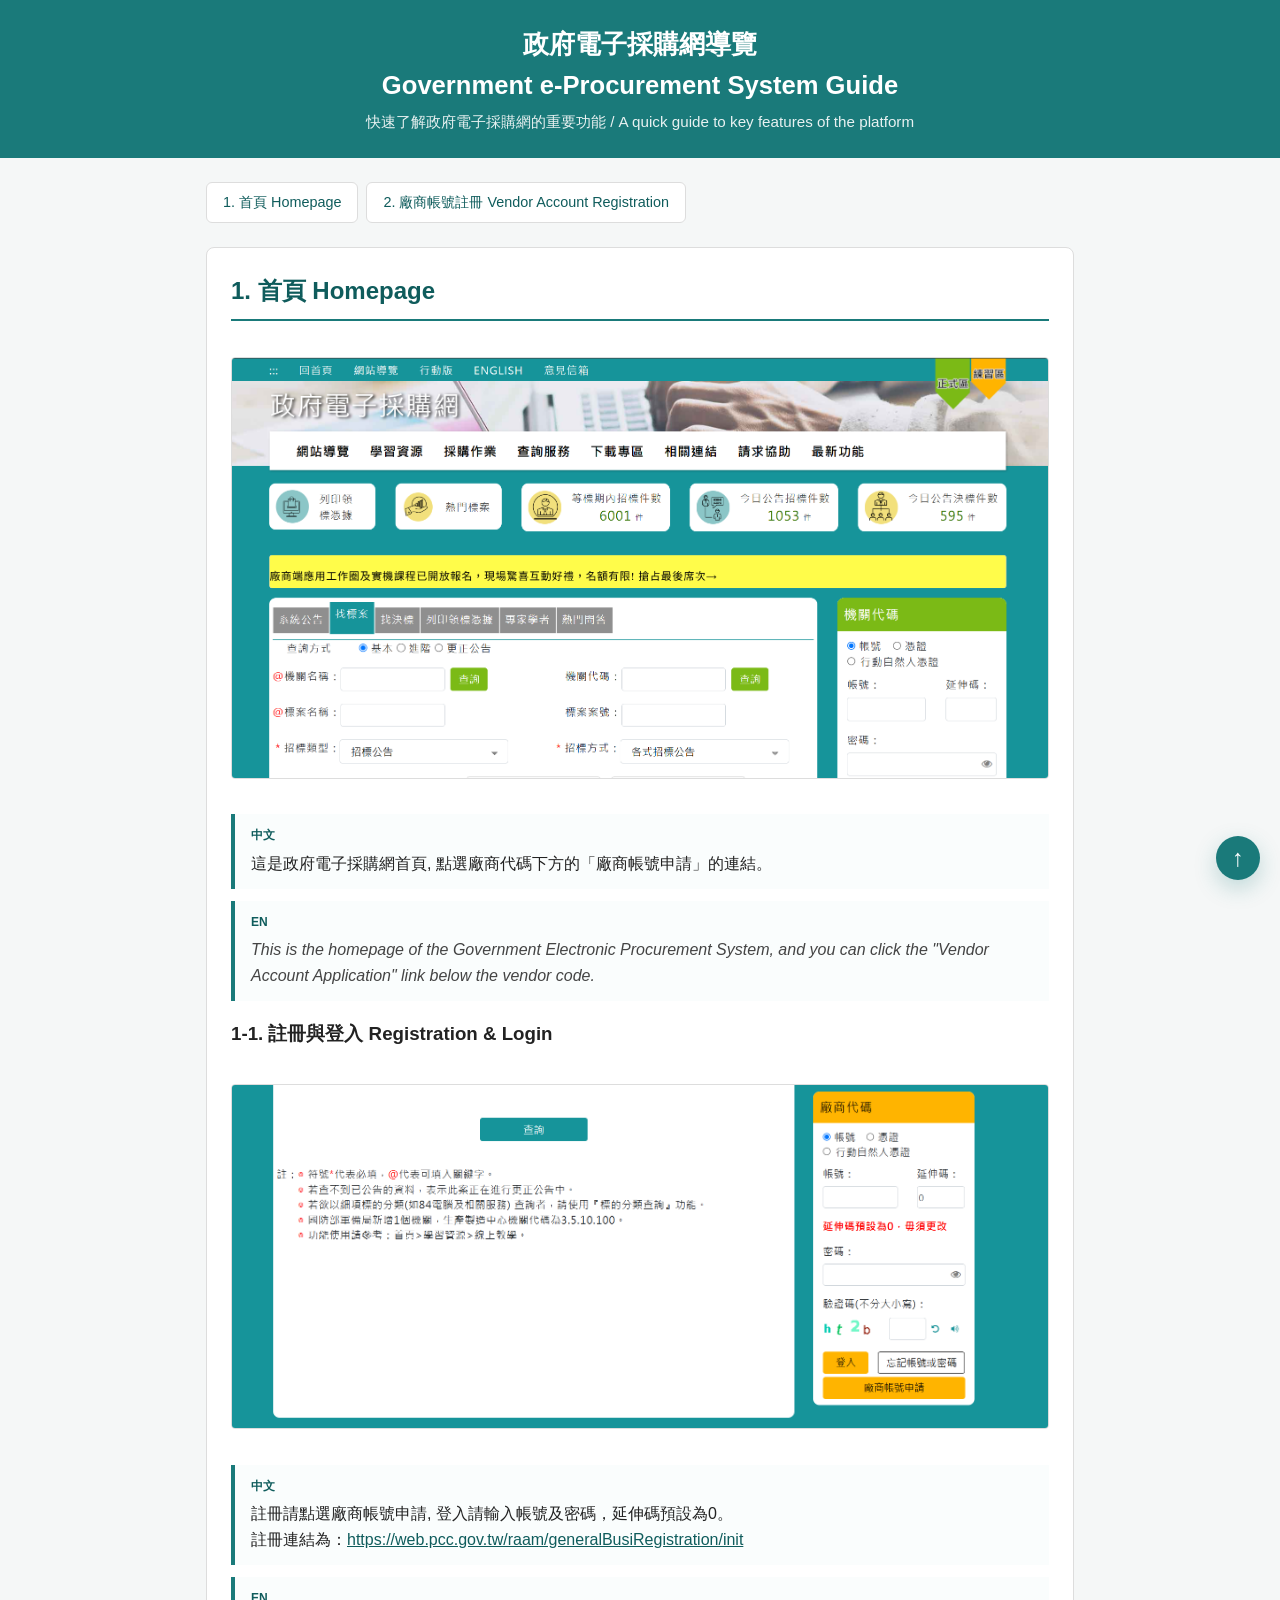
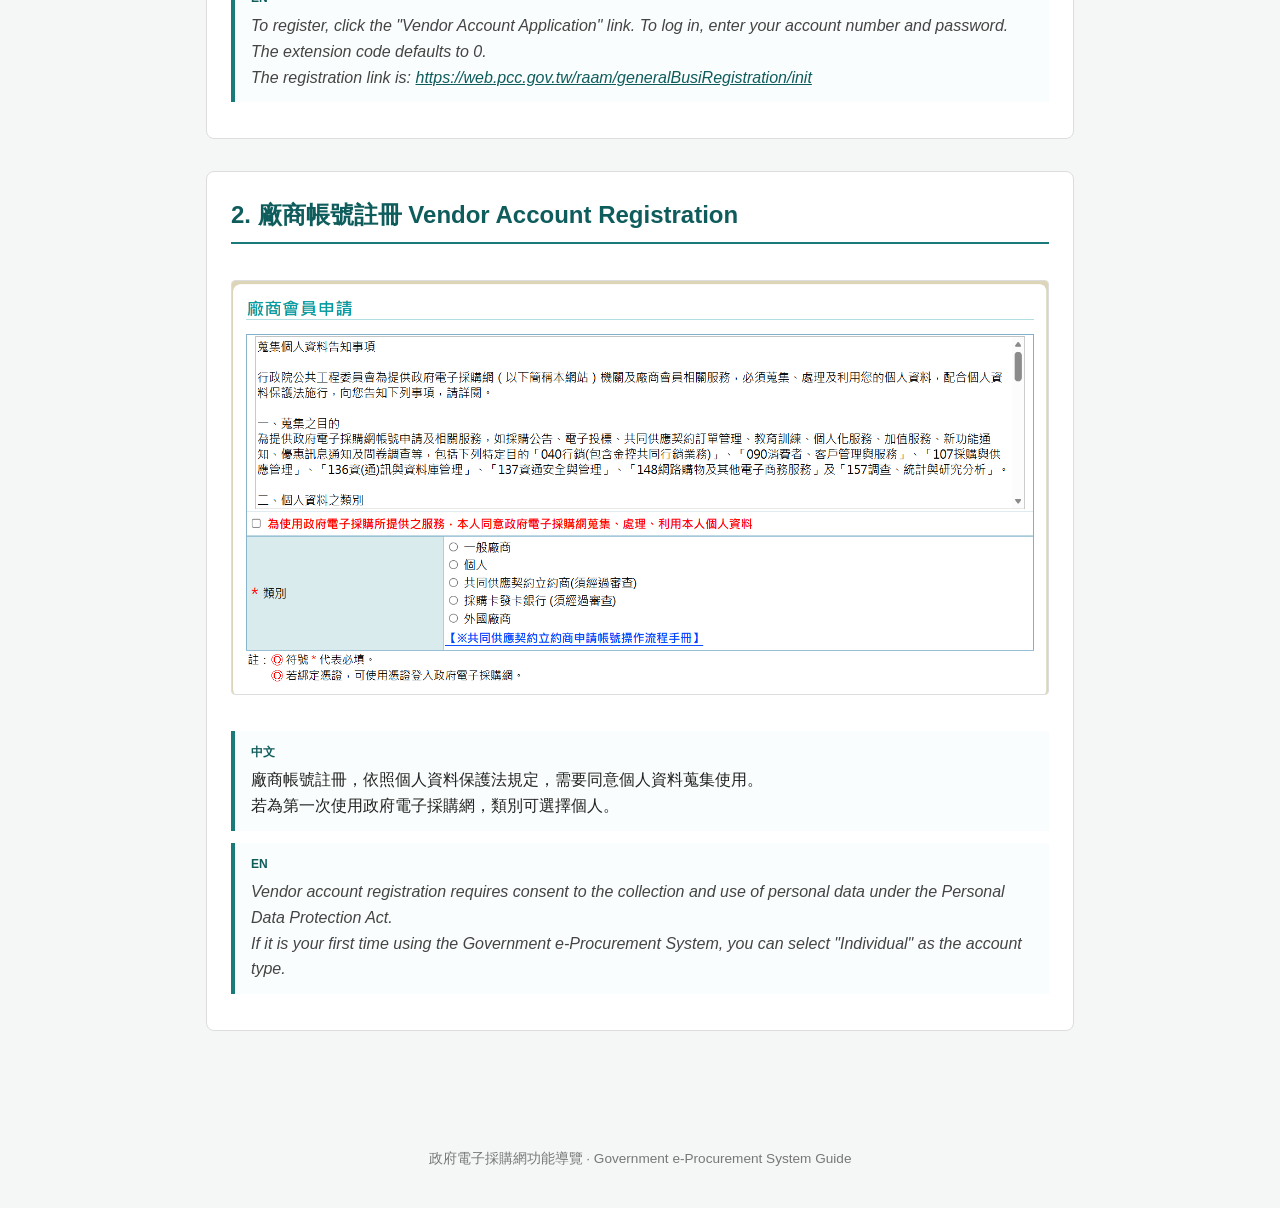
==== index.html @ 22171688 "Initial commit" ====
<!DOCTYPE html>
<html lang="zh-Hant">
<head>
<meta charset="UTF-8" />
<meta name="viewport" content="width=device-width, initial-scale=1.0" />
<title>政府電子採購網導覽 | Government e-Procurement Guide</title>
<link rel="stylesheet" href="styles.css" />
</head>
<body>
<a class="back-to-top" href="#top" aria-label="Back to top">↑</a>
<header class="site-header" id="top">
  <h1>政府電子採購網導覽 <br />Government e-Procurement System Guide</h1>
  <p>快速了解政府電子採購網的重要功能 / A quick guide to key features of the platform</p>
</header>

<nav class="toc">
  <ul>
    <li><a href="#homepage">1. 首頁 Homepage</a></li>
    <li><a href="#register">2. 廠商帳號註冊 Vendor Account Registration</a></li>
  </ul>
</nav>

<main>
  <section class="feature" id="homepage">
    <h2>1. 首頁 Homepage</h2>
    <img src="images/1.HomePage.png" alt="政府電子採購網首頁 Government e-Procurement System Homepage" />
    <div class="desc-block zh">
      <span class="lang-tag">中文</span>這是政府電子採購網首頁, 點選廠商代碼下方的「廠商帳號申請」的連結。
    </div>
    <div class="desc-block en">
      <span class="lang-tag">EN</span>This is the homepage of the Government Electronic Procurement System, and you can click the "Vendor Account Application" link below the vendor code.
    </div>

    <h3>1-1. 註冊與登入 Registration & Login</h3>
    <img src="images/1-1.HomePage-VenderLogin.png" alt="政府電子採購網首頁註冊與登入補充畫面 Homepage registration and login details" />
    <div class="desc-block zh">
      <span class="lang-tag">中文</span>註冊請點選廠商帳號申請, 登入請輸入帳號及密碼，延伸碼預設為0。<br />註冊連結為：<a href="https://web.pcc.gov.tw/raam/generalBusiRegistration/init" target="_blank" rel="noopener noreferrer">https://web.pcc.gov.tw/raam/generalBusiRegistration/init</a>
    </div>
    <div class="desc-block en">
      <span class="lang-tag">EN</span>To register, click the "Vendor Account Application" link. To log in, enter your account number and password. The extension code defaults to 0.<br />The registration link is: <a href="https://web.pcc.gov.tw/raam/generalBusiRegistration/init" target="_blank" rel="noopener noreferrer">https://web.pcc.gov.tw/raam/generalBusiRegistration/init</a>
    </div>
  </section>

  <section class="feature" id="register">
    <h2>2. 廠商帳號註冊 Vendor Account Registration</h2>
    <img src="images/2.Rigister.png" alt="政府電子採購網廠商帳號註冊畫面 Vendor account registration page" />
    <div class="desc-block zh">
      <span class="lang-tag">中文</span>廠商帳號註冊，依照個人資料保護法規定，需要同意個人資料蒐集使用。<br />若為第一次使用政府電子採購網，類別可選擇個人。
    </div>
    <div class="desc-block en">
      <span class="lang-tag">EN</span>Vendor account registration requires consent to the collection and use of personal data under the Personal Data Protection Act.<br />If it is your first time using the Government e-Procurement System, you can select "Individual" as the account type.
    </div>
  </section>
</main>

<footer>
  <p>政府電子採購網功能導覽 &middot; Government e-Procurement System Guide</p>
</footer>
</body>
</html>
---- styles.css ----
:root {
  --teal: #1a7a7a;
  --teal-dark: #0f5c5c;
  --bg: #f5f7f7;
  --text: #222;
  --card-bg: #fff;
  --border: #ddd;
}

* {
  box-sizing: border-box;
}

body {
  margin: 0;
  font-family: "Segoe UI", "Microsoft JhengHei", "PingFang TC", sans-serif;
  background: var(--bg);
  color: var(--text);
  line-height: 1.6;
}

header.site-header {
  background: var(--teal);
  color: #fff;
  padding: 1.5rem 1rem;
  text-align: center;
}

header.site-header h1 {
  margin: 0 0 0.25rem;
  font-size: 1.6rem;
}

header.site-header p {
  margin: 0;
  opacity: 0.9;
  font-size: 0.95rem;
}

nav.toc {
  max-width: 900px;
  margin: 1.5rem auto;
  padding: 0 1rem;
}

nav.toc ul {
  list-style: none;
  display: flex;
  flex-wrap: wrap;
  gap: 0.5rem;
  padding: 0;
  margin: 0;
}

nav.toc a {
  display: inline-block;
  padding: 0.5rem 1rem;
  background: var(--card-bg);
  border: 1px solid var(--border);
  border-radius: 6px;
  color: var(--teal-dark);
  text-decoration: none;
  font-size: 0.9rem;
}

nav.toc a:hover {
  background: var(--teal);
  color: #fff;
}

main {
  max-width: 900px;
  margin: 0 auto;
  padding: 0 1rem 3rem;
}

section.feature {
  background: var(--card-bg);
  border: 1px solid var(--border);
  border-radius: 8px;
  padding: 1.5rem;
  margin-bottom: 2rem;
}

section.feature h2 {
  color: var(--teal-dark);
  margin-top: 0;
  border-bottom: 2px solid var(--teal);
  padding-bottom: 0.5rem;
}

section.feature img {
  max-width: 100%;
  border: 1px solid var(--border);
  border-radius: 4px;
  margin: 1rem 0;
}

.desc-block {
  margin: 0.75rem 0;
  padding: 0.75rem 1rem;
  border-left: 4px solid var(--teal);
  background: #fafdfd;
}

.desc-block.zh {
  font-weight: 500;
}

.desc-block.en {
  color: #444;
  font-style: italic;
}

.desc-block .lang-tag {
  display: block;
  font-size: 0.75rem;
  font-weight: 700;
  font-style: normal;
  color: var(--teal-dark);
  margin-bottom: 0.35rem;
}

.desc-block a {
  color: var(--teal-dark);
  text-decoration: underline;
  word-break: break-word;
}

.desc-block a:hover {
  color: var(--teal);
}

.back-to-top {
  position: fixed;
  right: 1.25rem;
  bottom: 1.25rem;
  width: 2.75rem;
  height: 2.75rem;
  display: flex;
  align-items: center;
  justify-content: center;
  border-radius: 999px;
  background: var(--teal);
  color: #fff;
  text-decoration: none;
  font-size: 1.5rem;
  box-shadow: 0 8px 22px rgba(26, 122, 122, 0.25);
  z-index: 10;
}

.back-to-top:hover {
  background: var(--teal-dark);
}

footer {
  text-align: center;
  padding: 1.5rem 1rem;
  color: #777;
  font-size: 0.85rem;
}
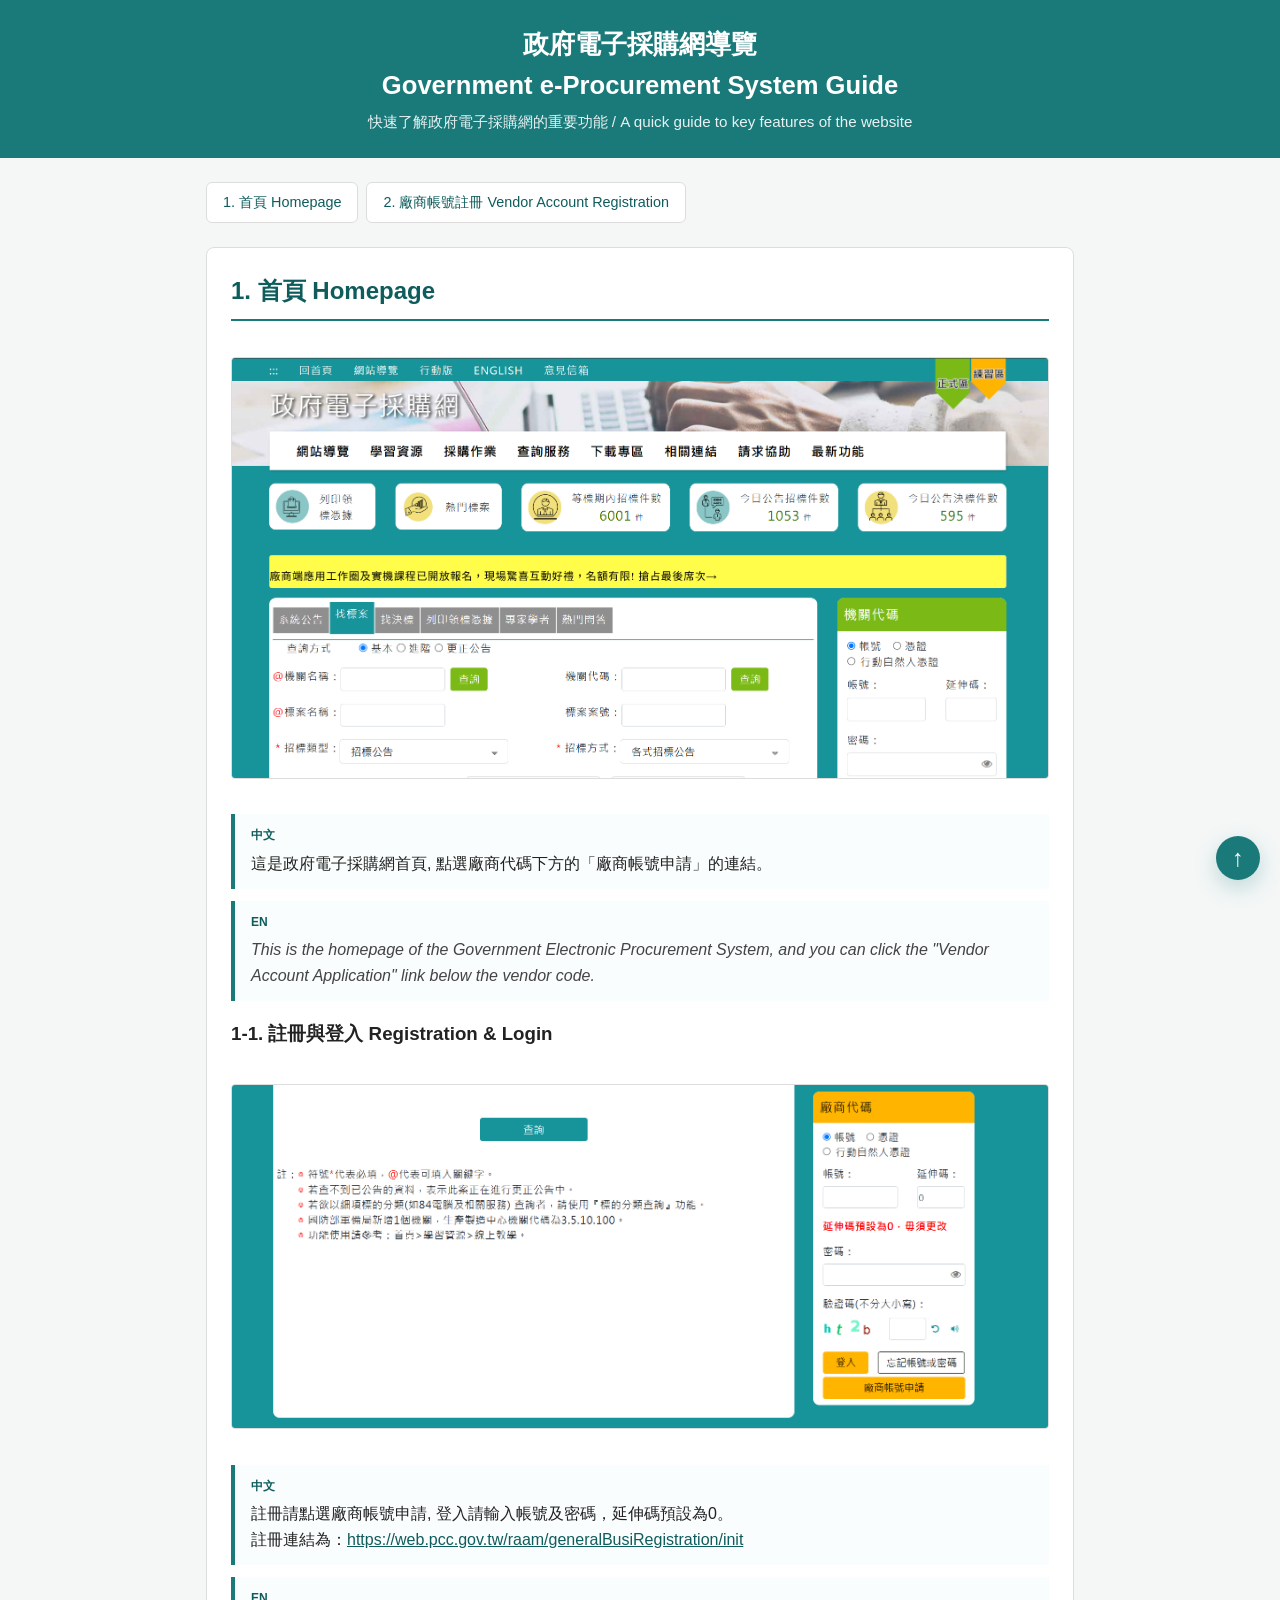
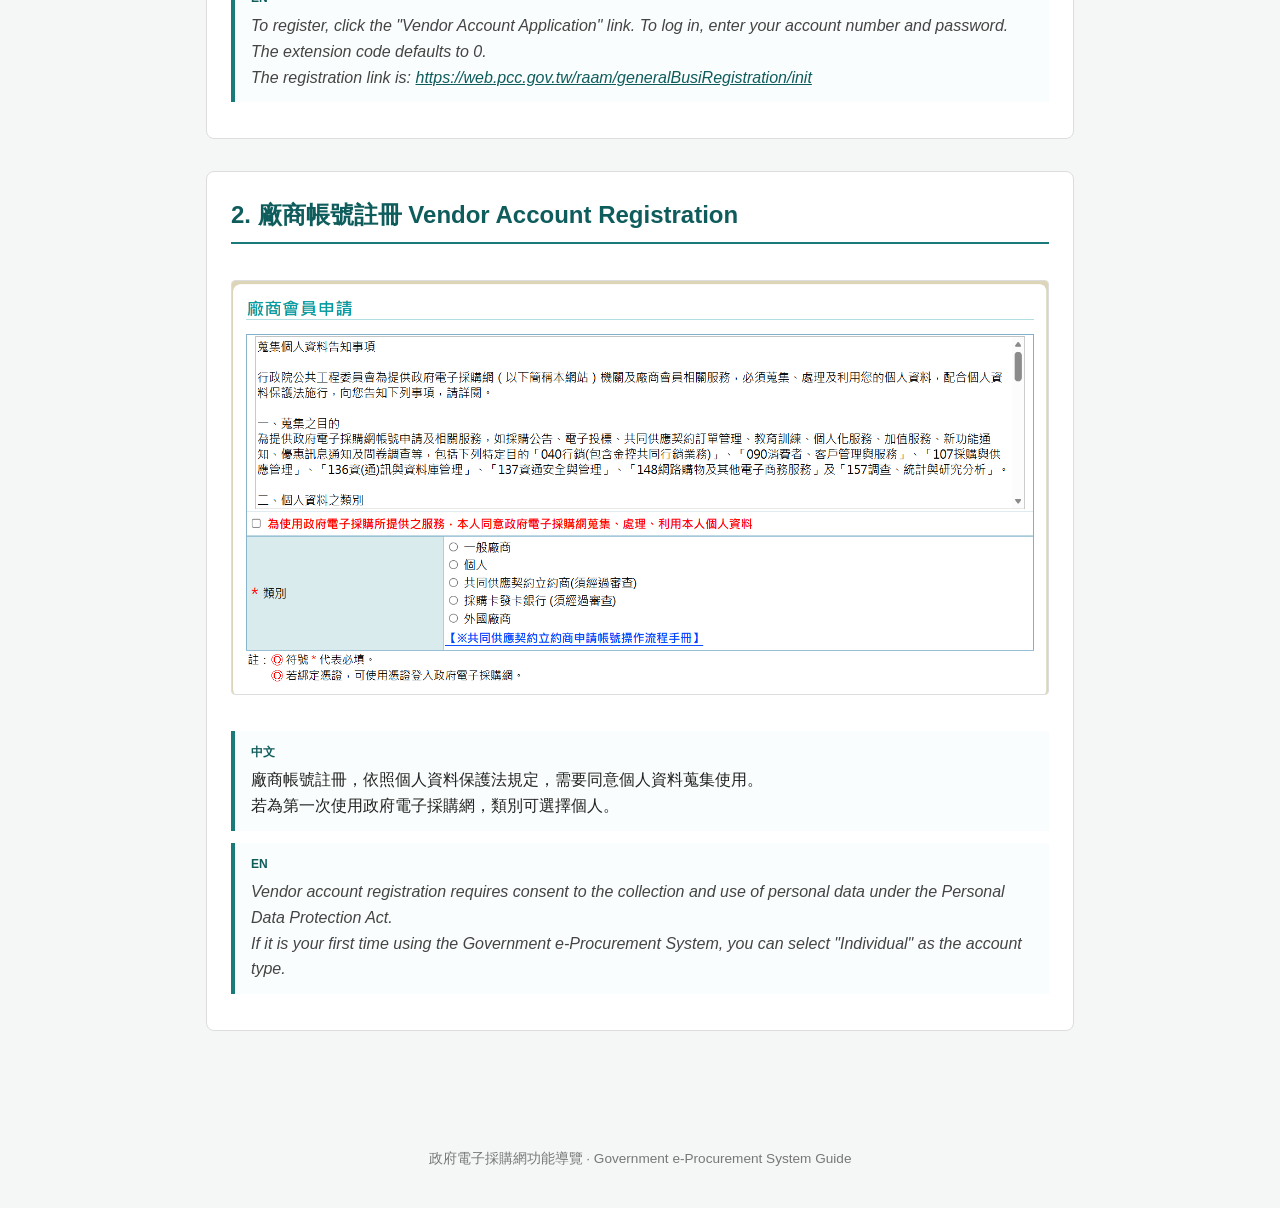
==== commit 1eb4c4f2: "Update website tagline wording" ====
--- a/index.html
+++ b/index.html
@@ -10,7 +10,7 @@
 <a class="back-to-top" href="#top" aria-label="Back to top">↑</a>
 <header class="site-header" id="top">
   <h1>政府電子採購網導覽 <br />Government e-Procurement System Guide</h1>
-  <p>快速了解政府電子採購網的重要功能 / A quick guide to key features of the platform</p>
+  <p>快速了解政府電子採購網的重要功能 / A quick guide to key features of the website</p>
 </header>
 
 <nav class="toc">
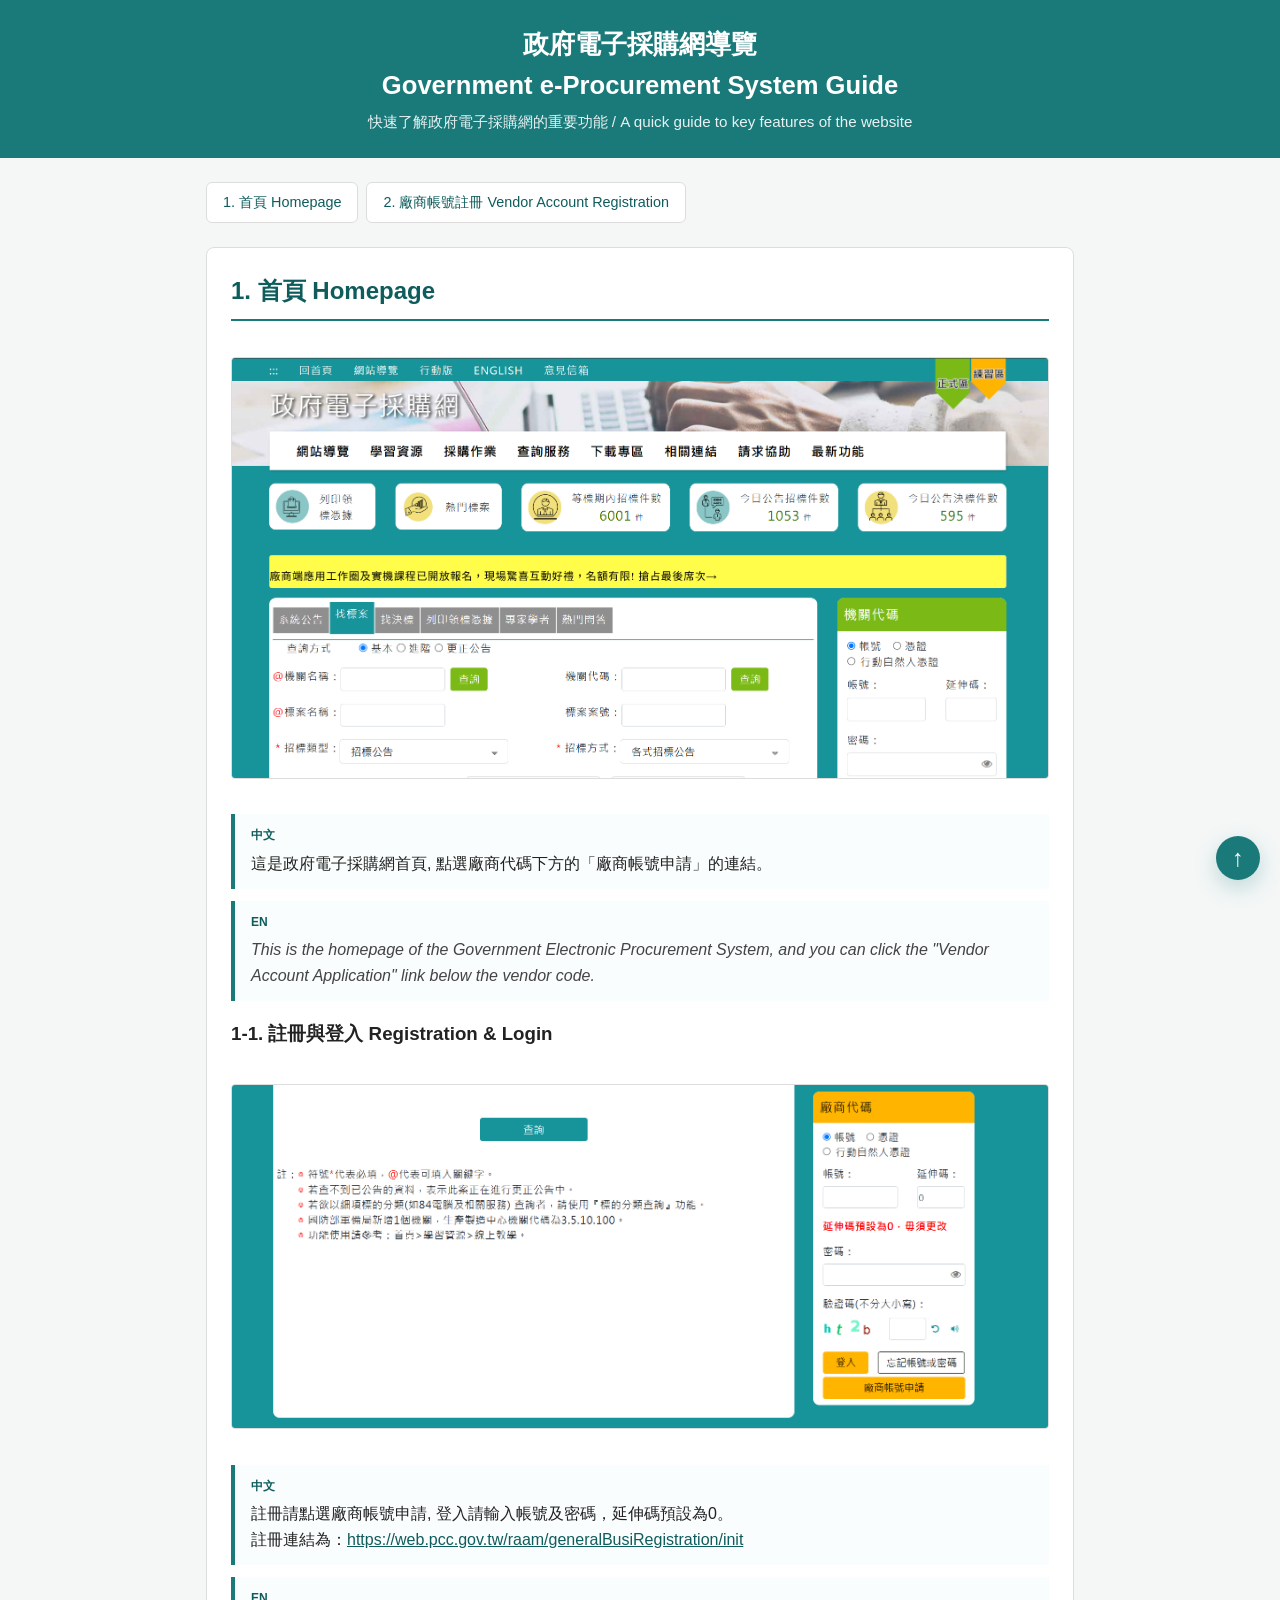
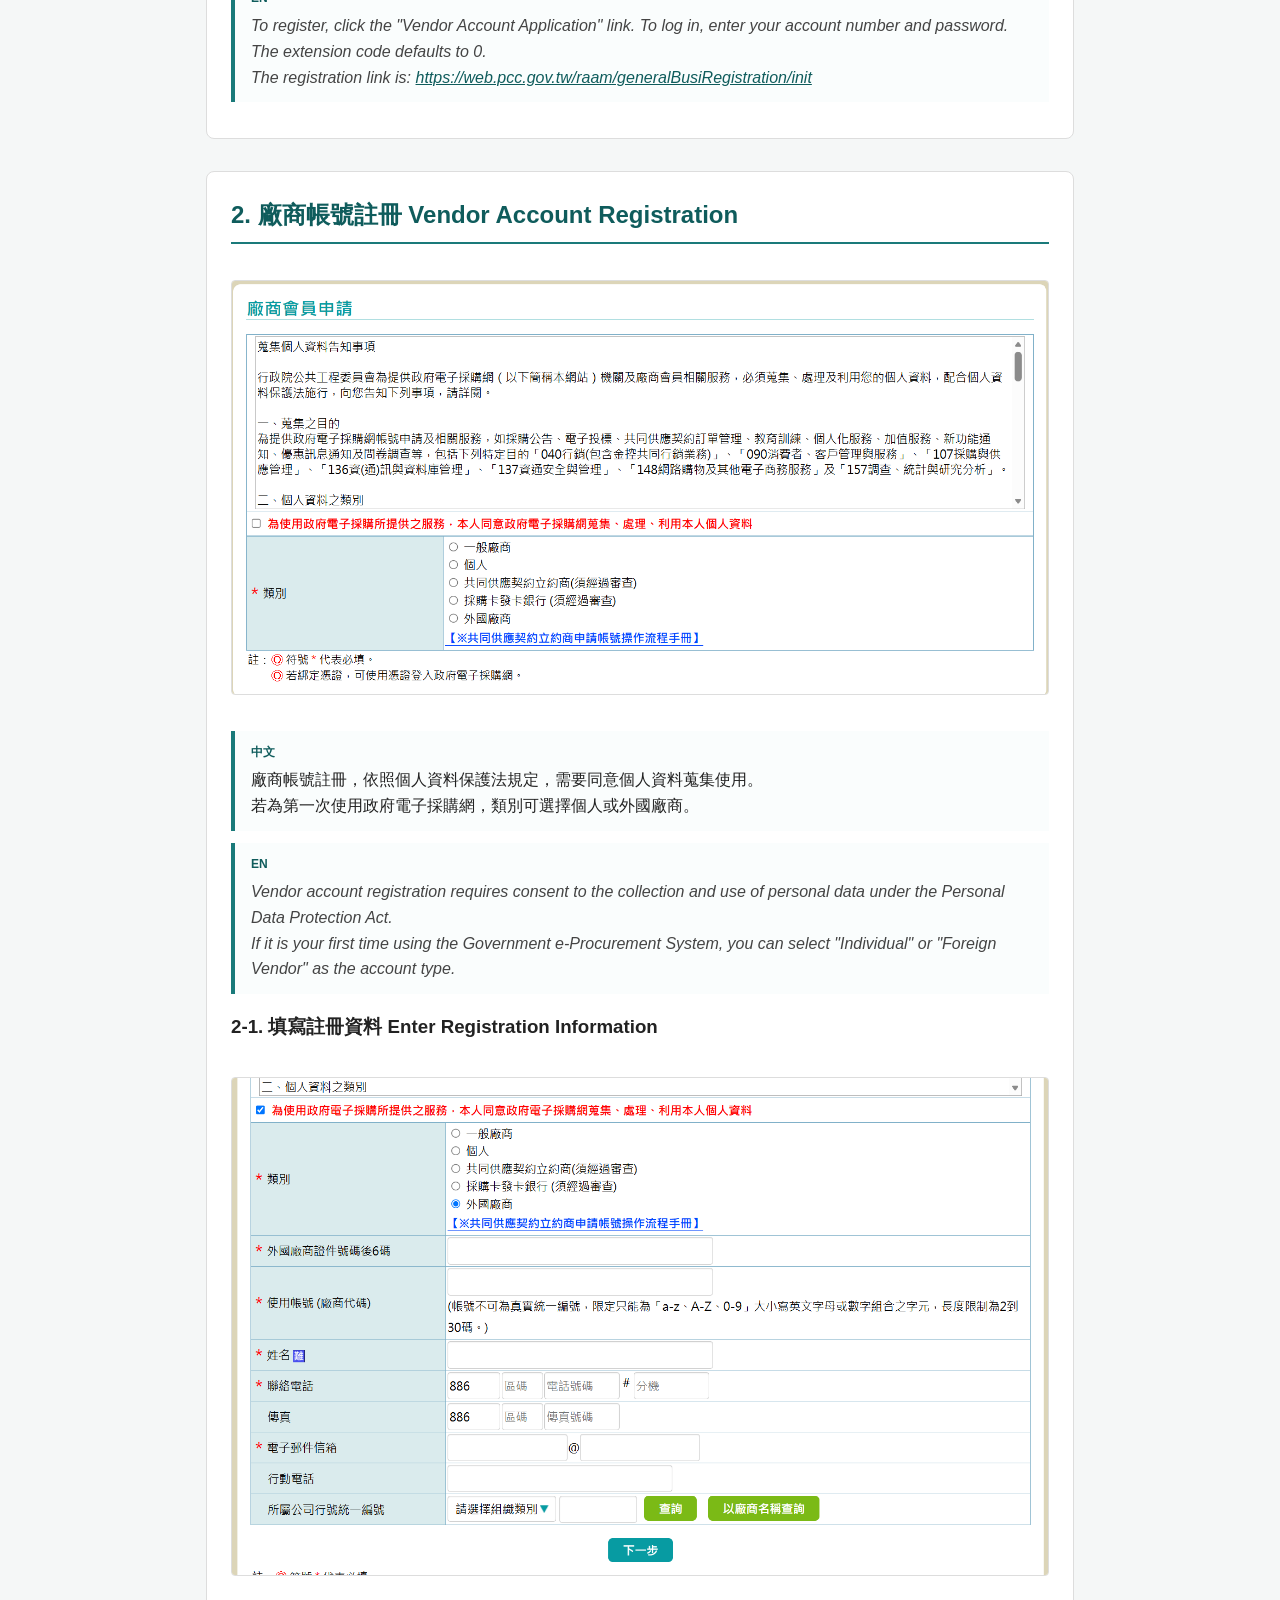
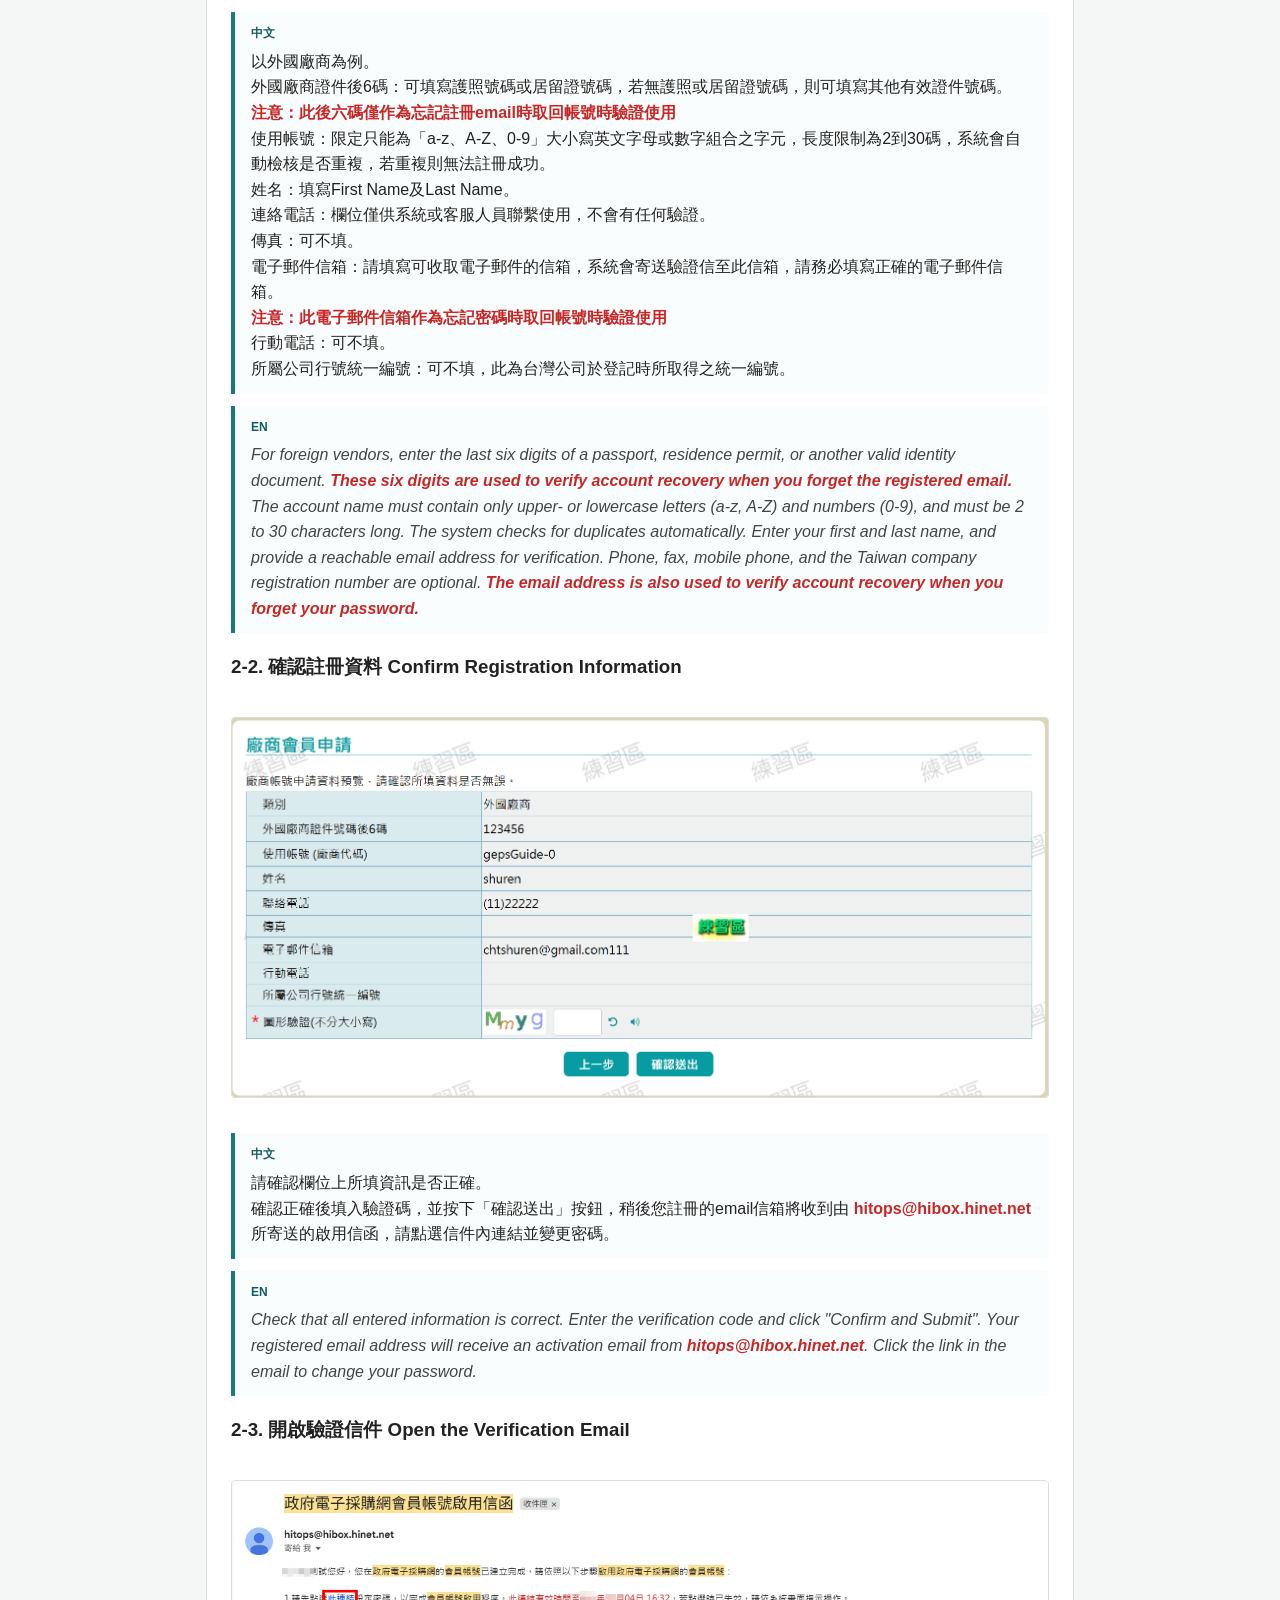
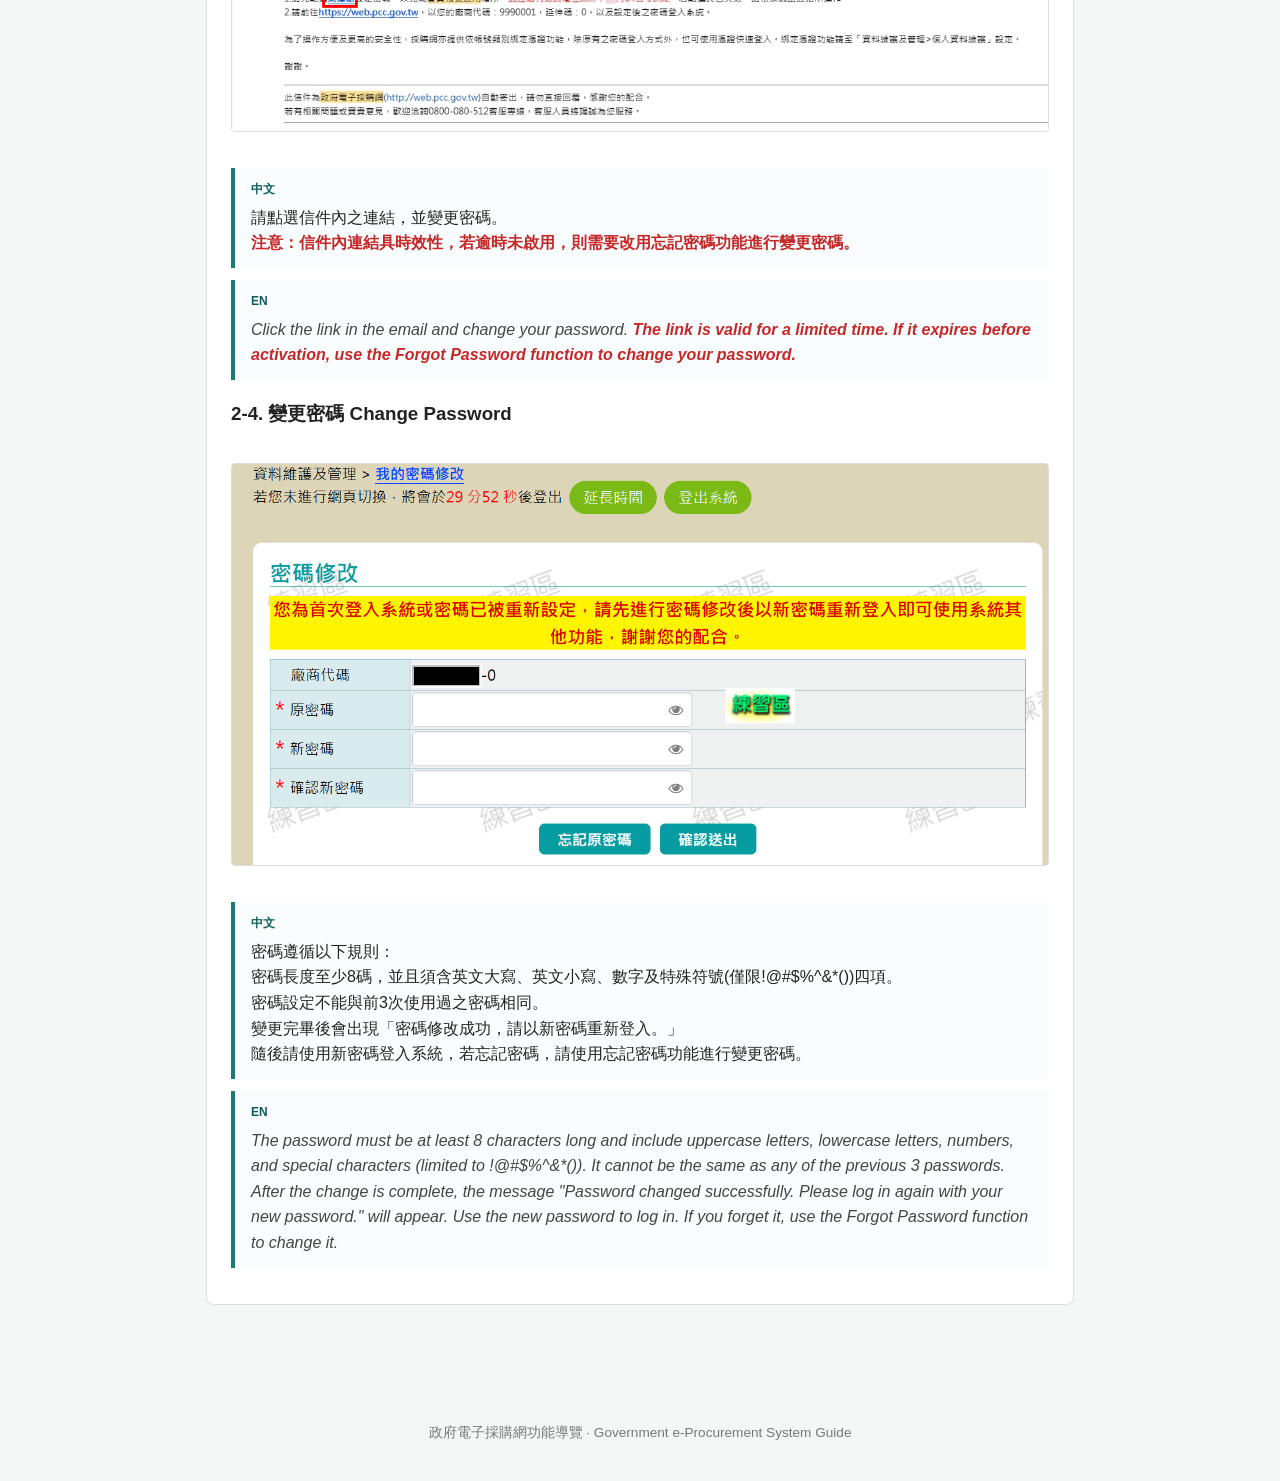
==== commit 61e2329d: "更新2. 註冊及新增2-1~2-4註冊流程 & 補充更新 Agents.md" ====
--- a/index.html
+++ b/index.html
@@ -45,10 +45,46 @@
     <h2>2. 廠商帳號註冊 Vendor Account Registration</h2>
     <img src="images/2.Rigister.png" alt="政府電子採購網廠商帳號註冊畫面 Vendor account registration page" />
     <div class="desc-block zh">
-      <span class="lang-tag">中文</span>廠商帳號註冊，依照個人資料保護法規定，需要同意個人資料蒐集使用。<br />若為第一次使用政府電子採購網，類別可選擇個人。
+      <span class="lang-tag">中文</span>廠商帳號註冊，依照個人資料保護法規定，需要同意個人資料蒐集使用。<br />若為第一次使用政府電子採購網，類別可選擇個人或外國廠商。
     </div>
     <div class="desc-block en">
-      <span class="lang-tag">EN</span>Vendor account registration requires consent to the collection and use of personal data under the Personal Data Protection Act.<br />If it is your first time using the Government e-Procurement System, you can select "Individual" as the account type.
+      <span class="lang-tag">EN</span>Vendor account registration requires consent to the collection and use of personal data under the Personal Data Protection Act.<br />If it is your first time using the Government e-Procurement System, you can select "Individual" or "Foreign Vendor" as the account type.
+    </div>
+
+    <h3>2-1. 填寫註冊資料 Enter Registration Information</h3>
+    <img src="images/2-1.Rigister-RegisterInfo.png" alt="政府電子採購網填寫註冊資料畫面 Registration information form" />
+    <div class="desc-block zh">
+      <span class="lang-tag">中文</span>以外國廠商為例。<br />外國廠商證件後6碼：可填寫護照號碼或居留證號碼，若無護照或居留證號碼，則可填寫其他有效證件號碼。<br /><strong class="emphasis-red">注意：此後六碼僅作為忘記註冊email時取回帳號時驗證使用</strong><br />使用帳號：限定只能為「a-z、A-Z、0-9」大小寫英文字母或數字組合之字元，長度限制為2到30碼，系統會自動檢核是否重複，若重複則無法註冊成功。<br />姓名：填寫First Name及Last Name。<br />連絡電話：欄位僅供系統或客服人員聯繫使用，不會有任何驗證。<br />傳真：可不填。<br />電子郵件信箱：請填寫可收取電子郵件的信箱，系統會寄送驗證信至此信箱，請務必填寫正確的電子郵件信箱。<br /><strong class="emphasis-red">注意：此電子郵件信箱作為忘記密碼時取回帳號時驗證使用</strong><br />行動電話：可不填。<br />所屬公司行號統一編號：可不填，此為台灣公司於登記時所取得之統一編號。
+    </div>
+    <div class="desc-block en">
+      <span class="lang-tag">EN</span>For foreign vendors, enter the last six digits of a passport, residence permit, or another valid identity document. <strong class="emphasis-red">These six digits are used to verify account recovery when you forget the registered email.</strong><br />The account name must contain only upper- or lowercase letters (a-z, A-Z) and numbers (0-9), and must be 2 to 30 characters long. The system checks for duplicates automatically. Enter your first and last name, and provide a reachable email address for verification. Phone, fax, mobile phone, and the Taiwan company registration number are optional. <strong class="emphasis-red">The email address is also used to verify account recovery when you forget your password.</strong>
+    </div>
+
+    <h3>2-2. 確認註冊資料 Confirm Registration Information</h3>
+    <img src="images/2-2.Rigister-RegisterConfirm.png" alt="政府電子採購網確認註冊資料畫面 Confirm registration information" />
+    <div class="desc-block zh">
+      <span class="lang-tag">中文</span>請確認欄位上所填資訊是否正確。<br />確認正確後填入驗證碼，並按下「確認送出」按鈕，稍後您註冊的email信箱將收到由 <strong class="emphasis-red">hitops@hibox.hinet.net</strong> 所寄送的啟用信函，請點選信件內連結並變更密碼。
+    </div>
+    <div class="desc-block en">
+      <span class="lang-tag">EN</span>Check that all entered information is correct. Enter the verification code and click "Confirm and Submit". Your registered email address will receive an activation email from <strong class="emphasis-red">hitops@hibox.hinet.net</strong>. Click the link in the email to change your password.
+    </div>
+
+    <h3>2-3. 開啟驗證信件 Open the Verification Email</h3>
+    <img src="images/2-3.Rigister-RegisterEmail.png" alt="政府電子採購網驗證信件畫面 Verification email" />
+    <div class="desc-block zh">
+      <span class="lang-tag">中文</span>請點選信件內之連結，並變更密碼。<br /><strong class="emphasis-red">注意：信件內連結具時效性，若逾時未啟用，則需要改用忘記密碼功能進行變更密碼。</strong>
+    </div>
+    <div class="desc-block en">
+      <span class="lang-tag">EN</span>Click the link in the email and change your password. <strong class="emphasis-red">The link is valid for a limited time. If it expires before activation, use the Forgot Password function to change your password.</strong>
+    </div>
+
+    <h3>2-4. 變更密碼 Change Password</h3>
+    <img src="images/2-4.Rigister-RegisterChangePass.png" alt="政府電子採購網變更密碼畫面 Change password" />
+    <div class="desc-block zh">
+      <span class="lang-tag">中文</span>密碼遵循以下規則：<br />密碼長度至少8碼，並且須含英文大寫、英文小寫、數字及特殊符號(僅限!@#$%^&amp;*())四項。<br />密碼設定不能與前3次使用過之密碼相同。<br />變更完畢後會出現「密碼修改成功，請以新密碼重新登入。」<br />隨後請使用新密碼登入系統，若忘記密碼，請使用忘記密碼功能進行變更密碼。
+    </div>
+    <div class="desc-block en">
+      <span class="lang-tag">EN</span>The password must be at least 8 characters long and include uppercase letters, lowercase letters, numbers, and special characters (limited to !@#$%^&amp;*()). It cannot be the same as any of the previous 3 passwords.<br />After the change is complete, the message "Password changed successfully. Please log in again with your new password." will appear. Use the new password to log in. If you forget it, use the Forgot Password function to change it.
     </div>
   </section>
 </main>
--- a/styles.css
+++ b/styles.css
@@ -121,6 +121,11 @@
   margin-bottom: 0.35rem;
 }
 
+.emphasis-red {
+  color: #c62828;
+  font-weight: 700;
+}
+
 .desc-block a {
   color: var(--teal-dark);
   text-decoration: underline;
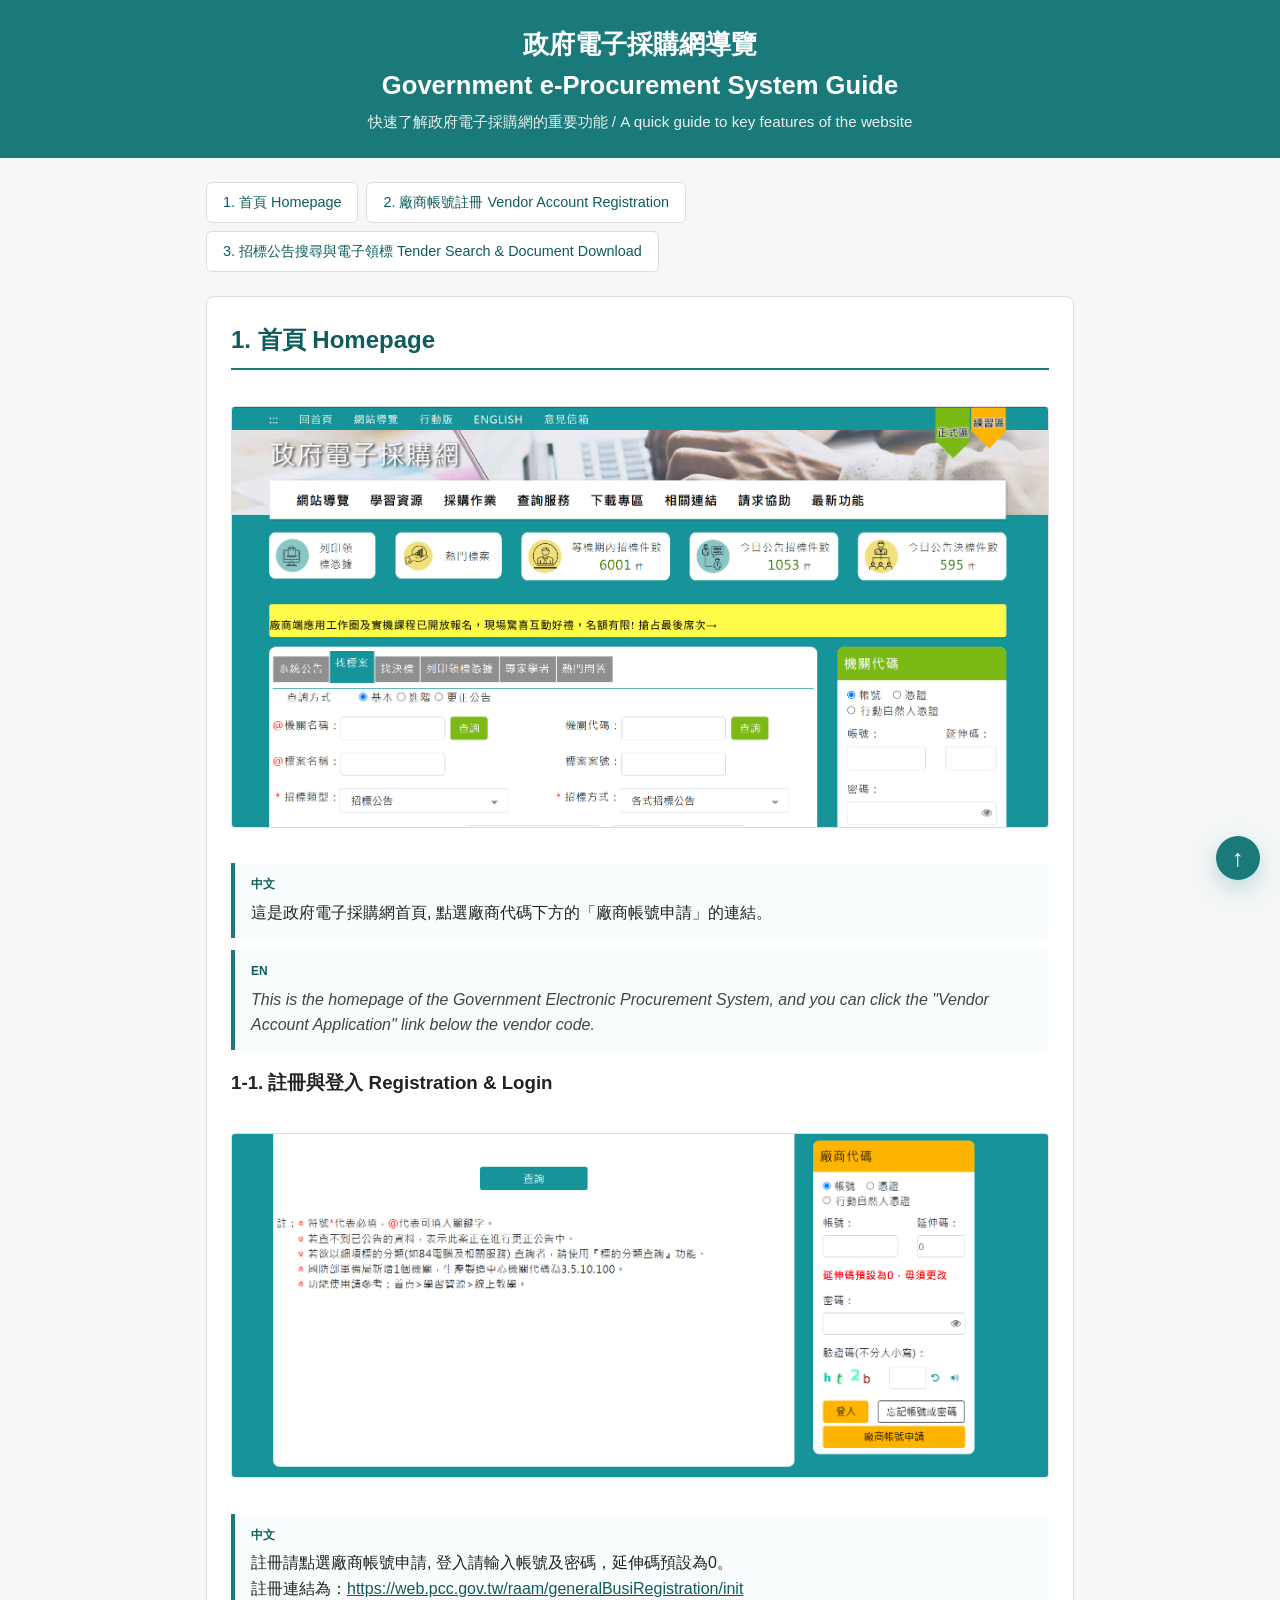
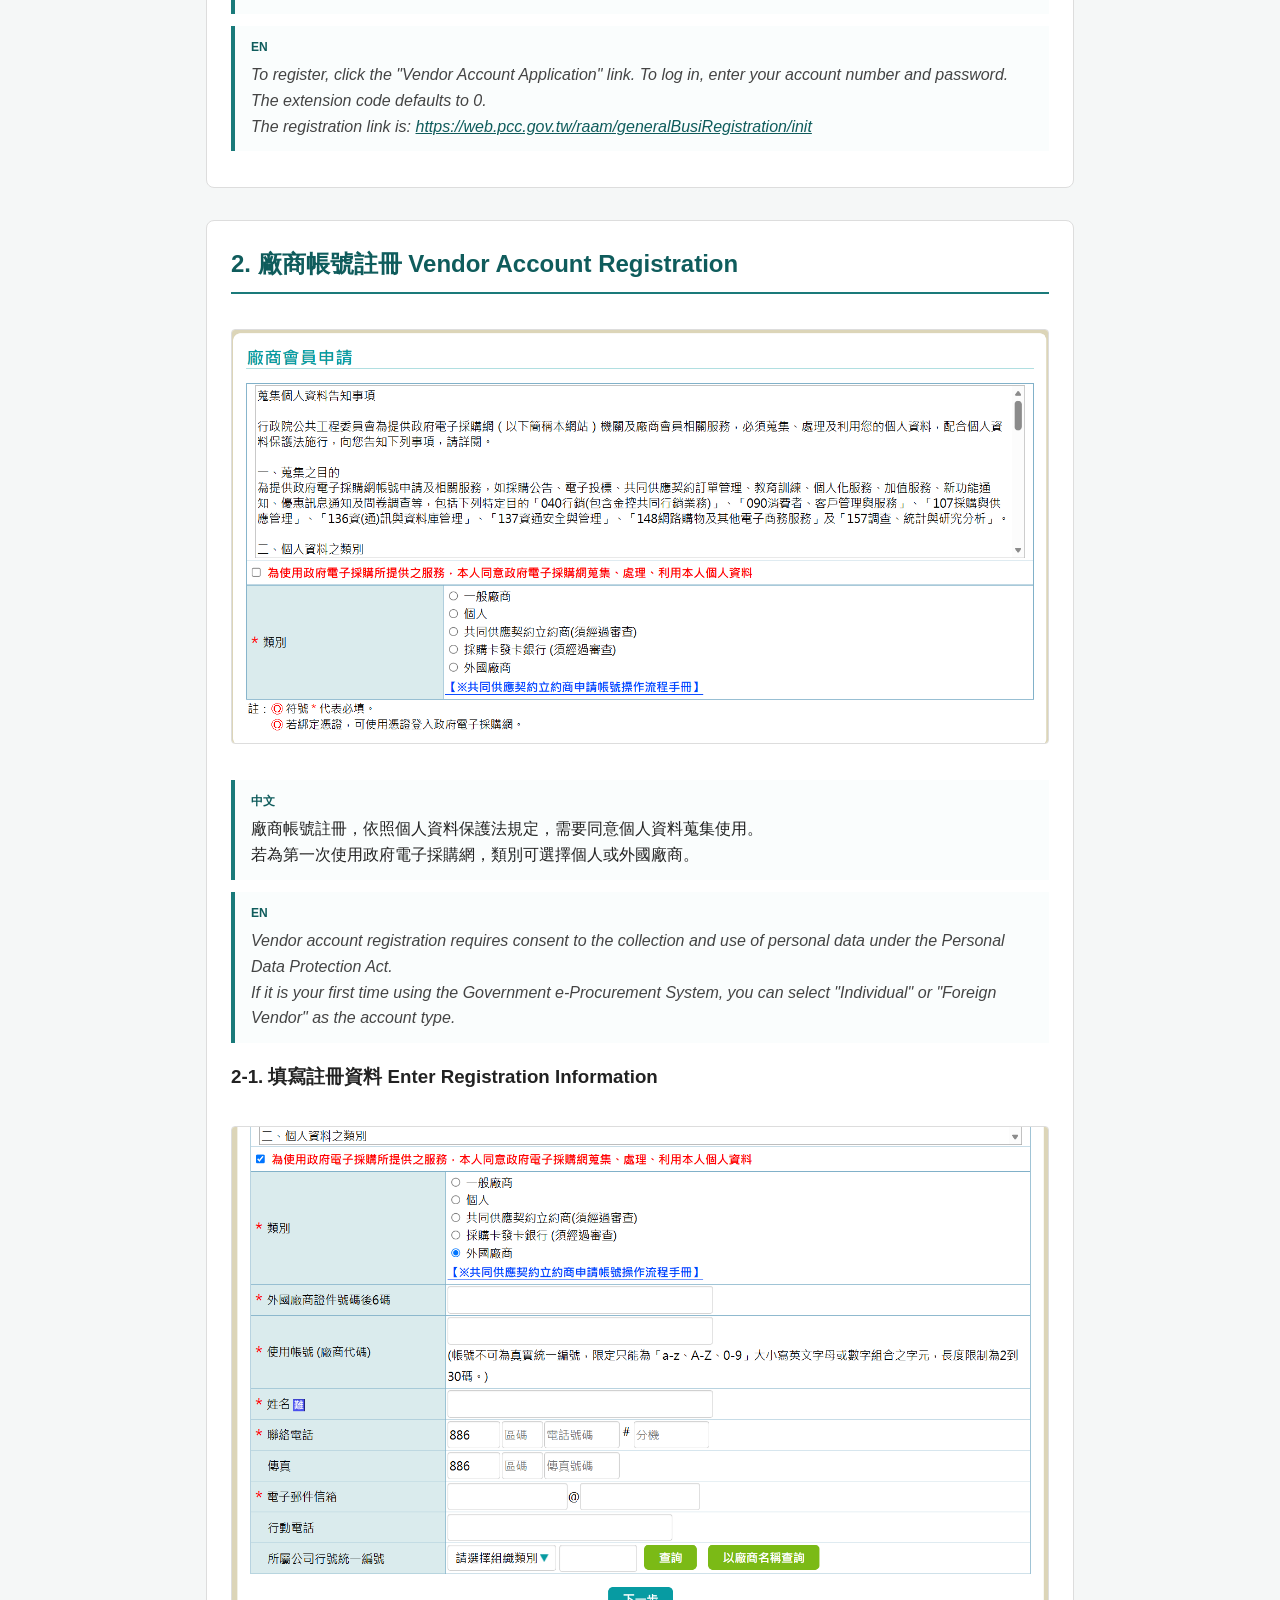
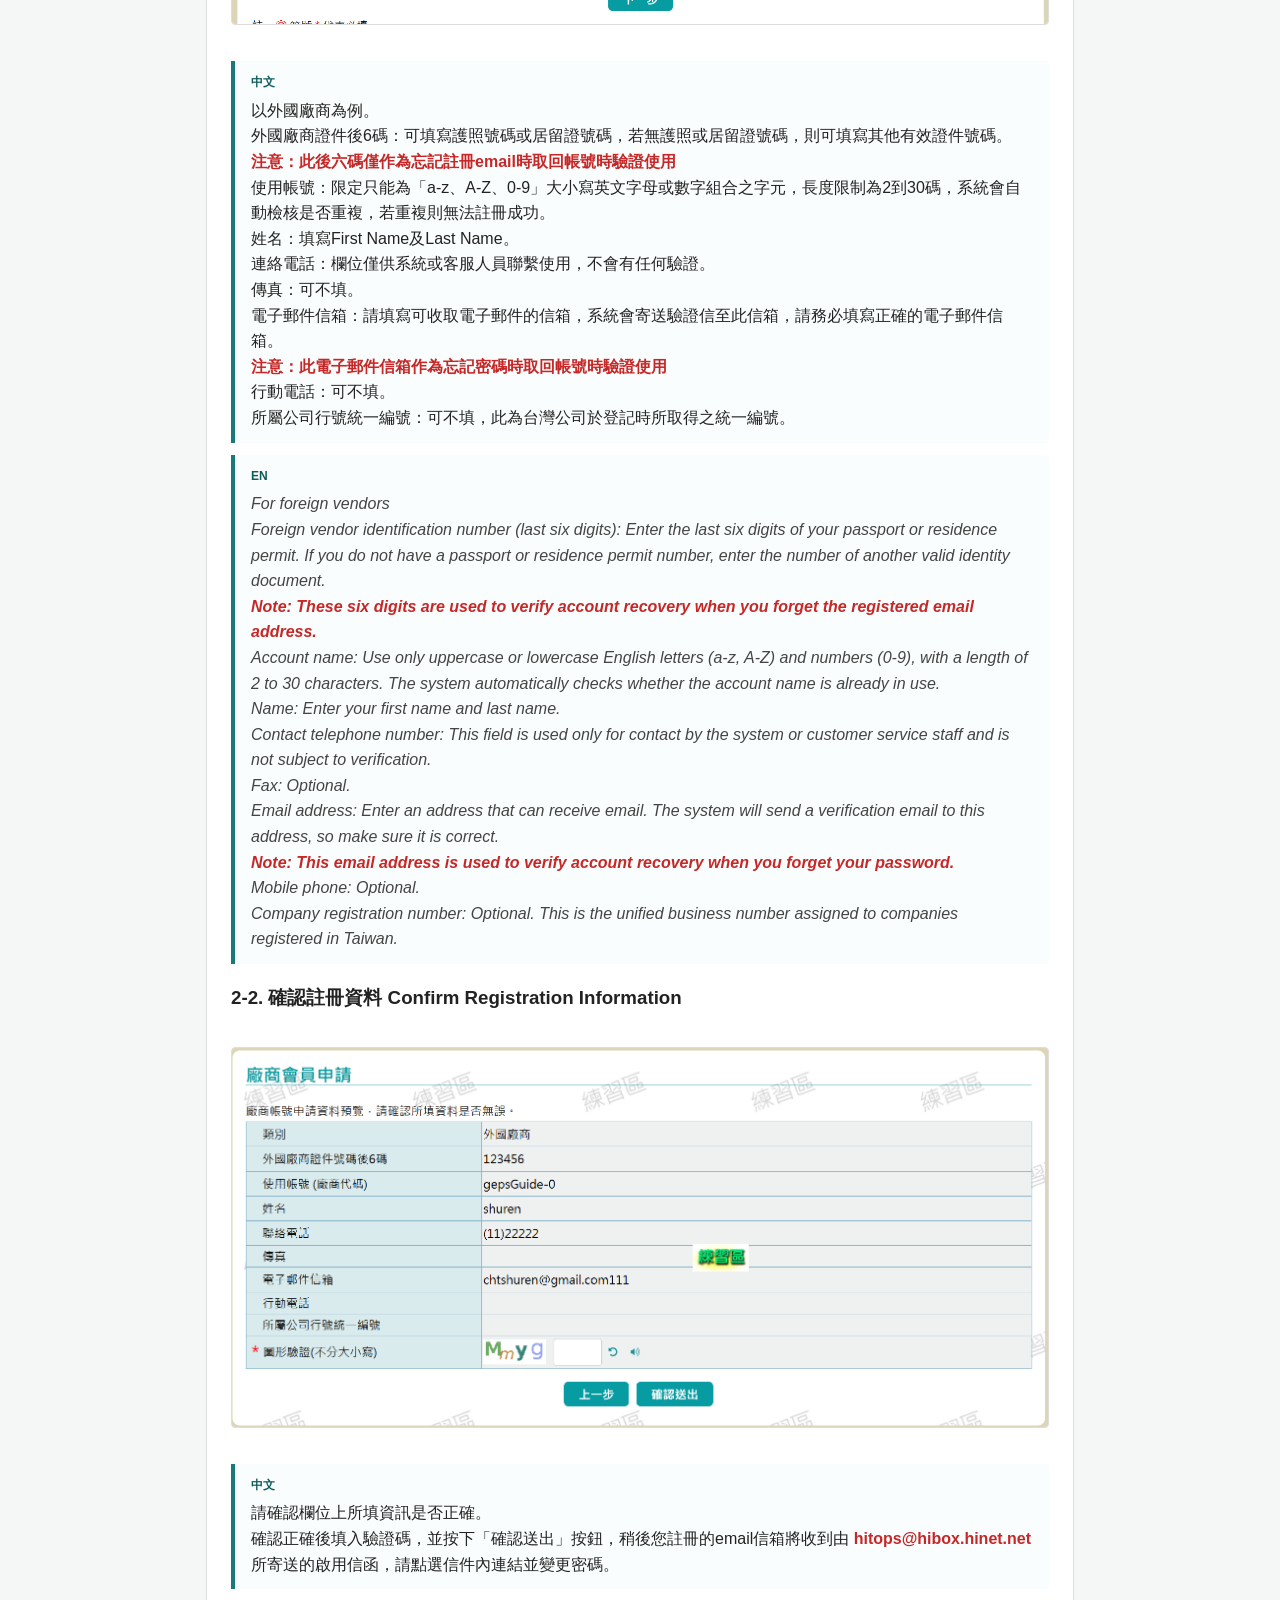
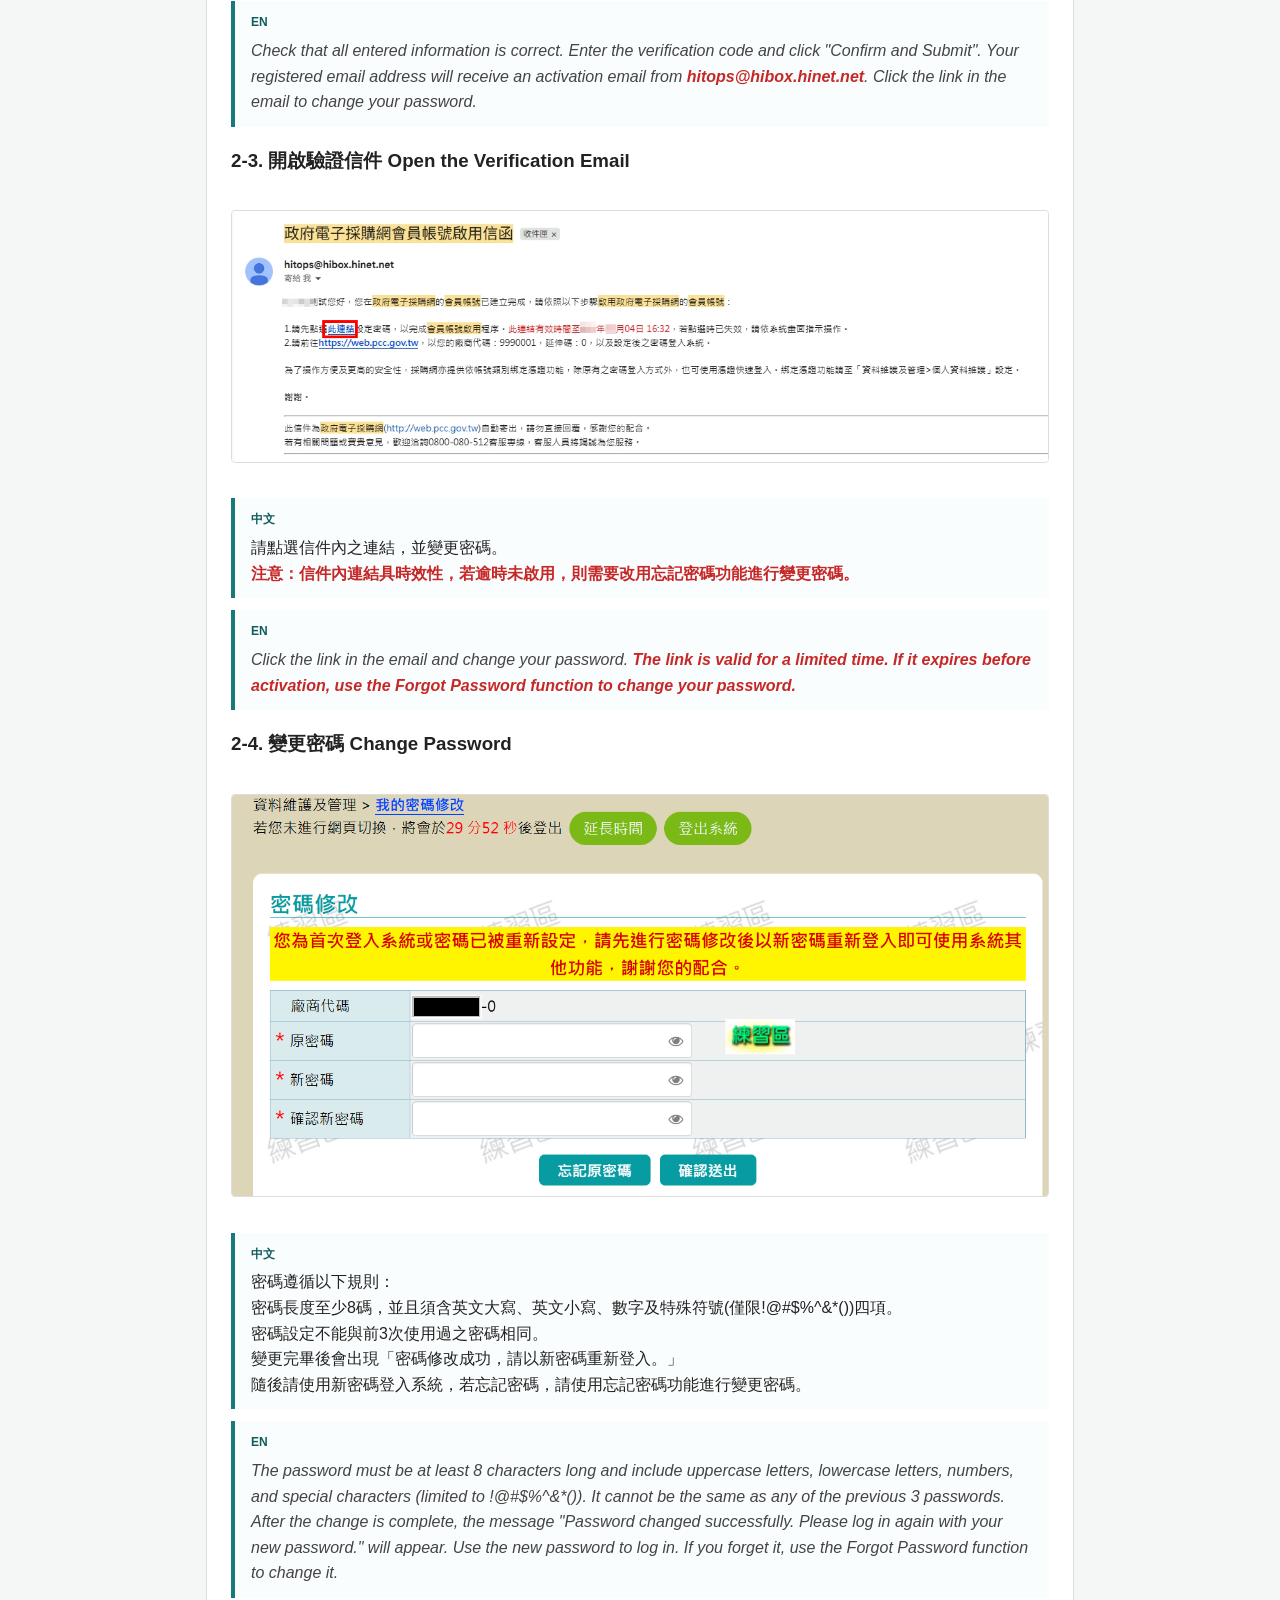
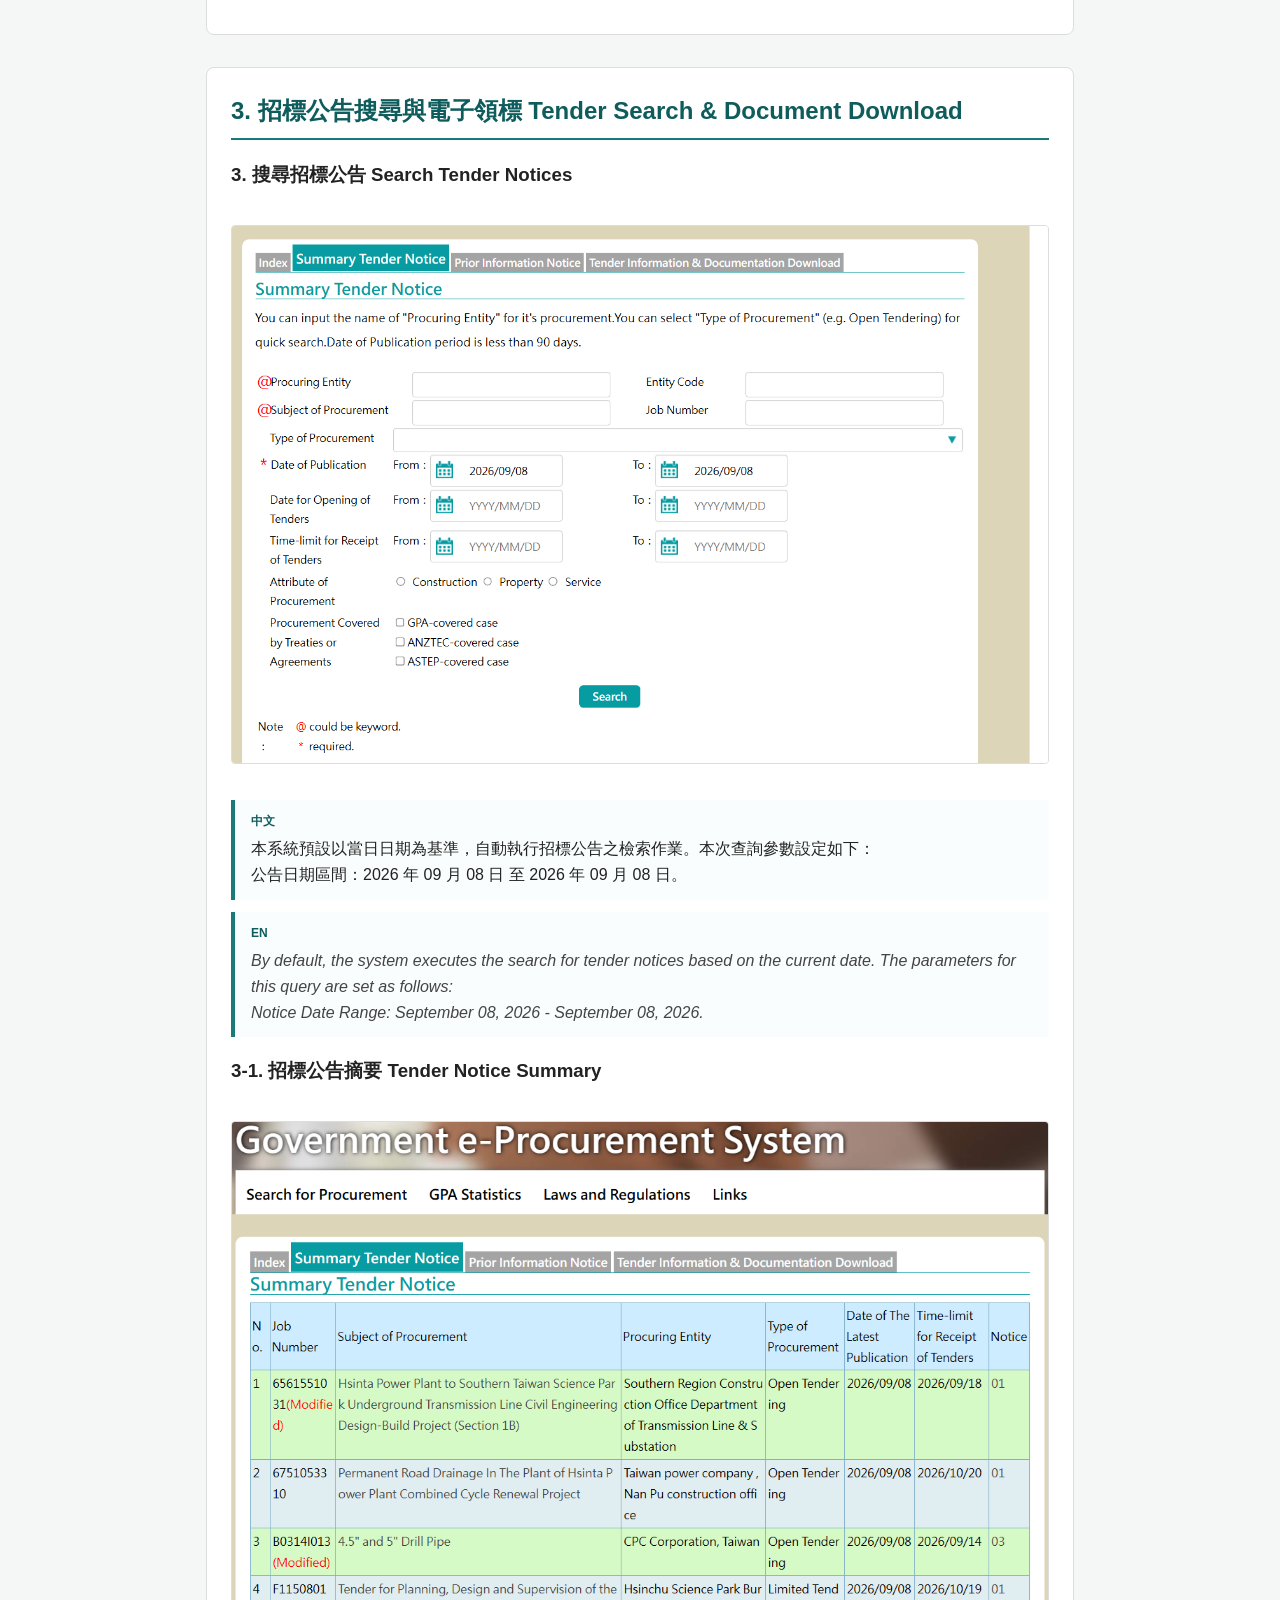
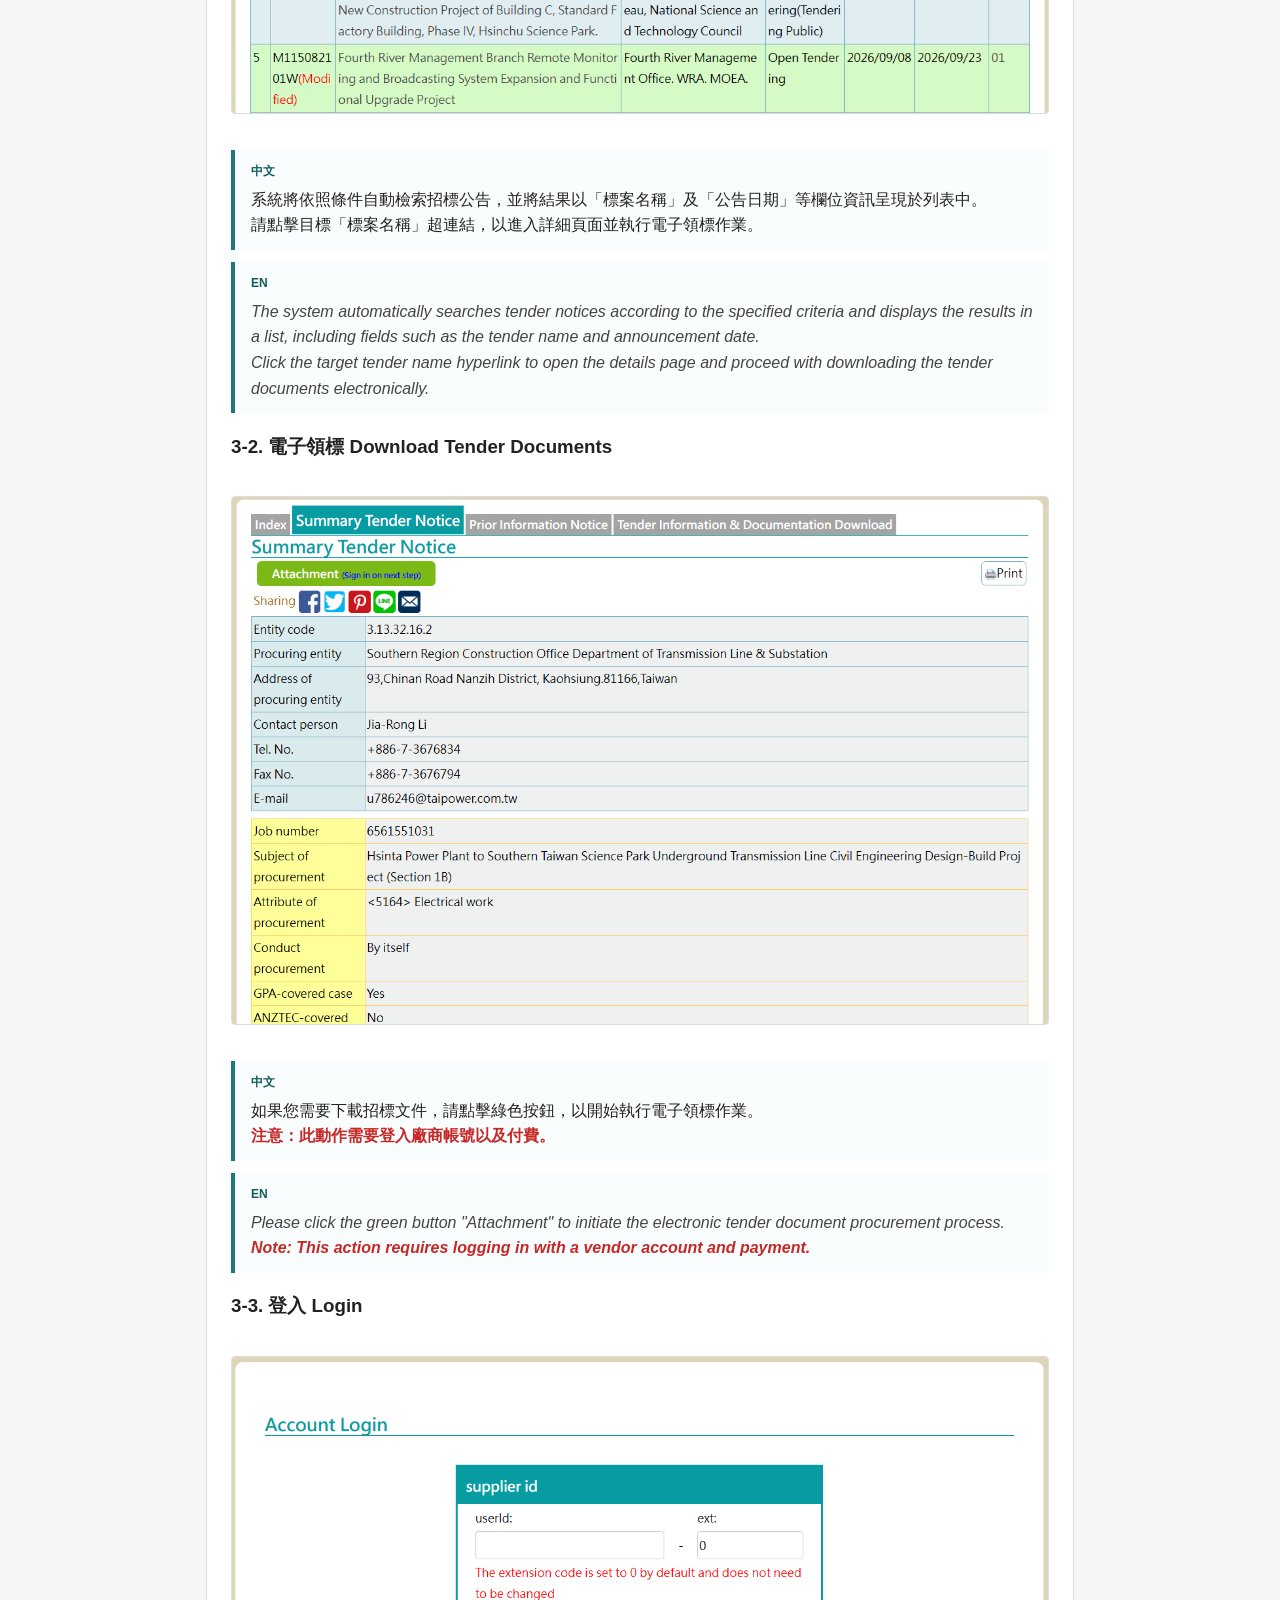
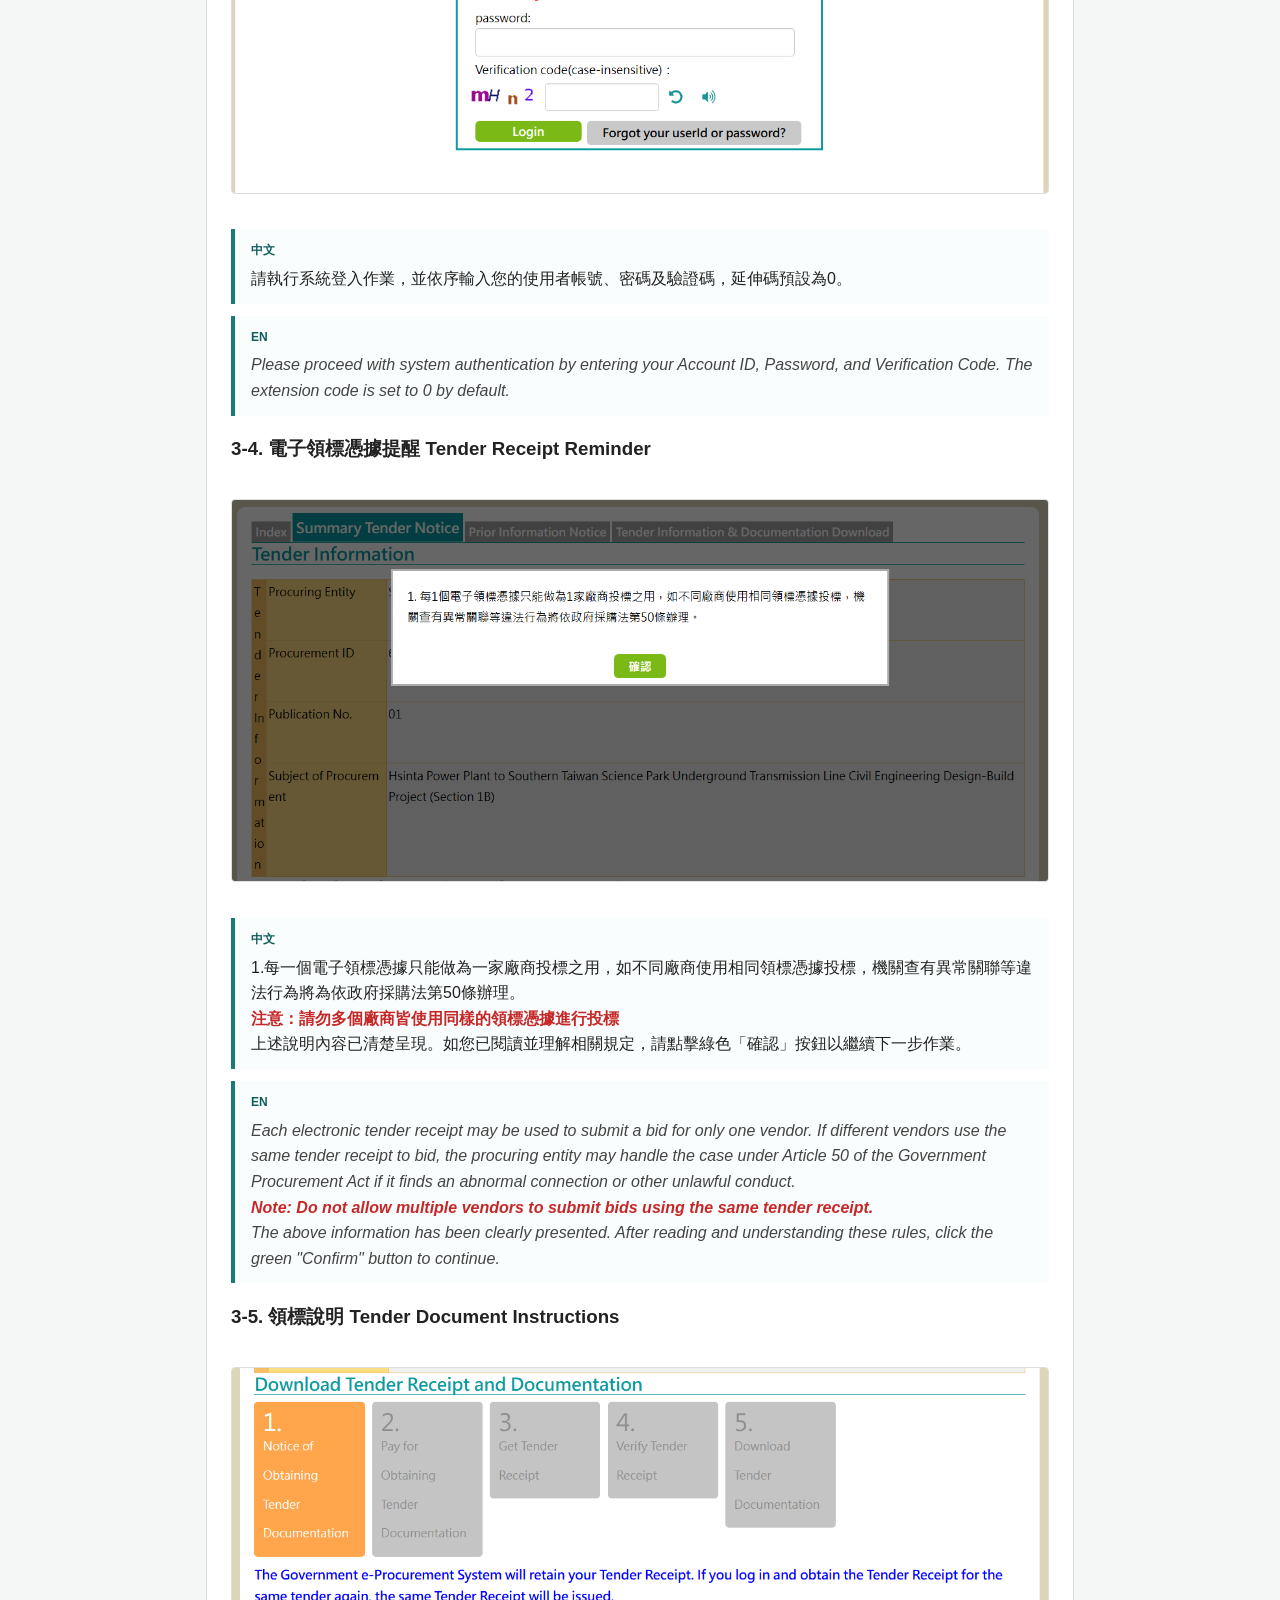
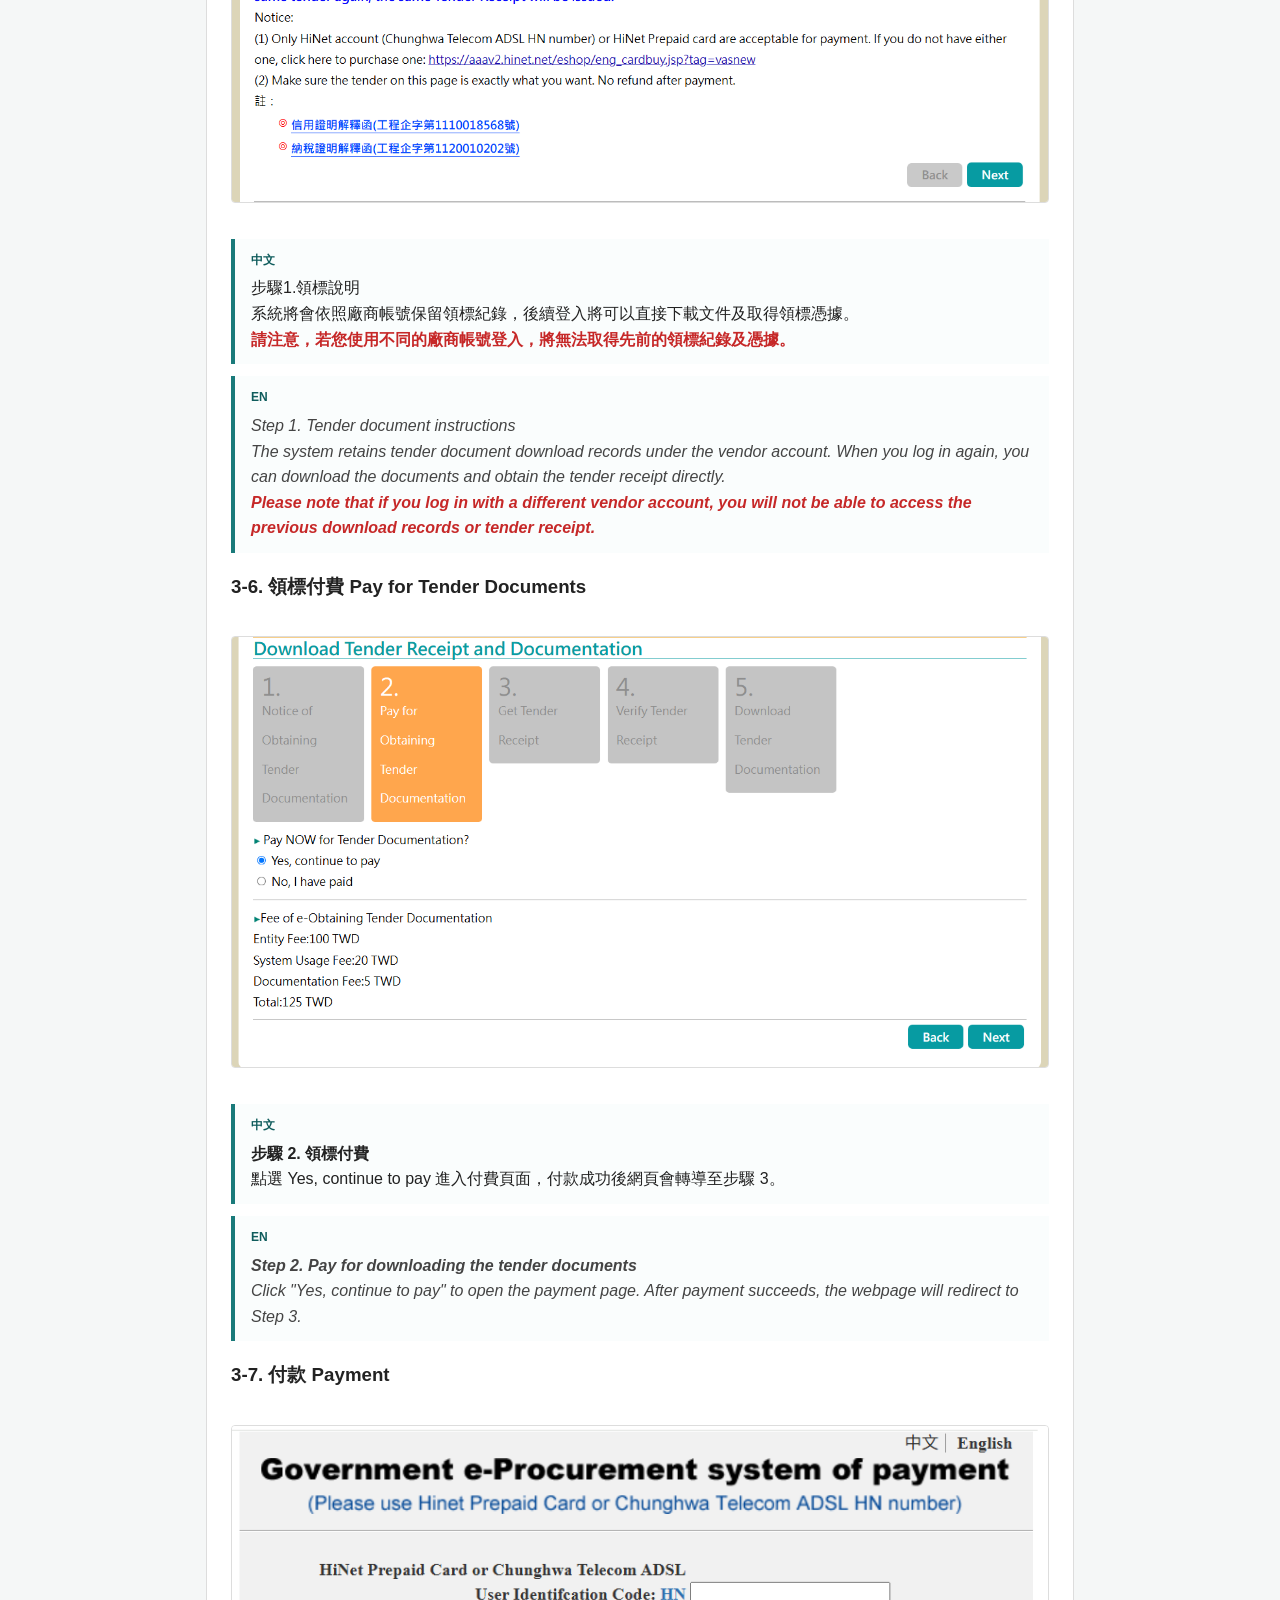
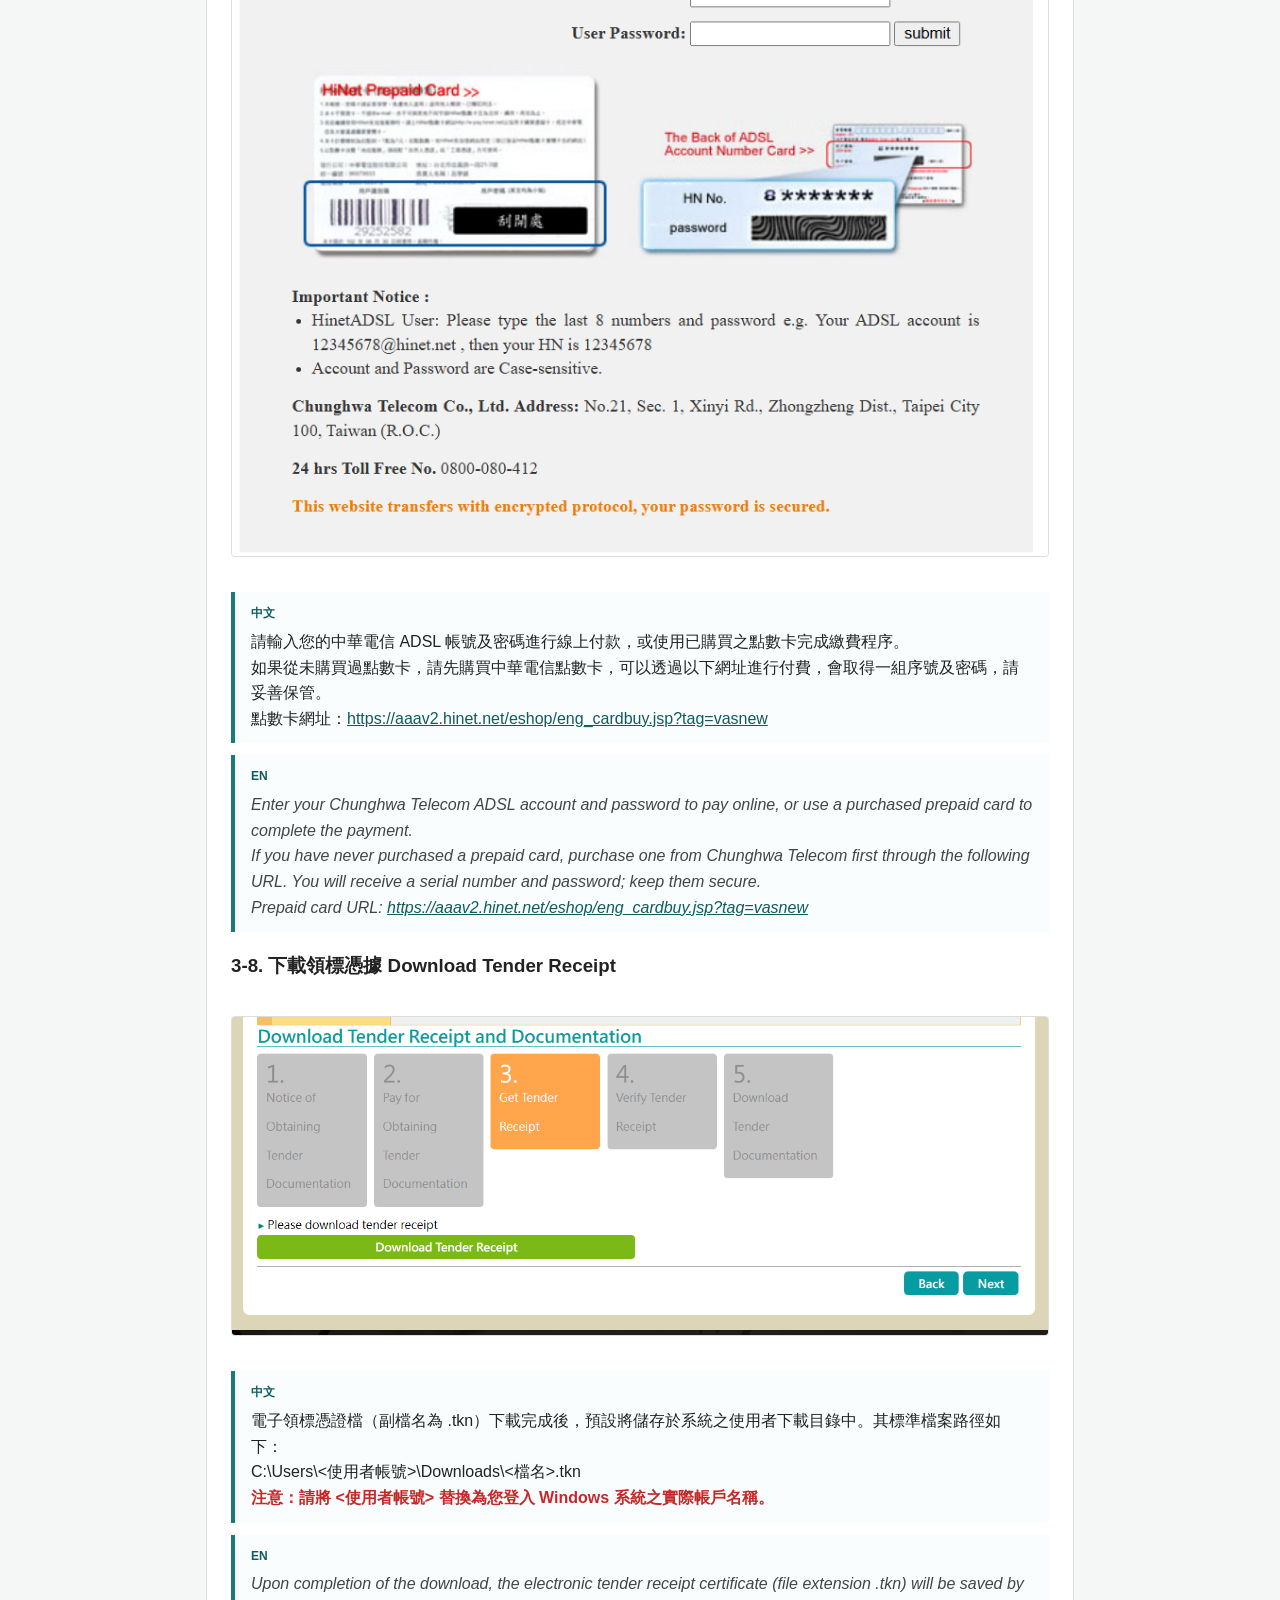
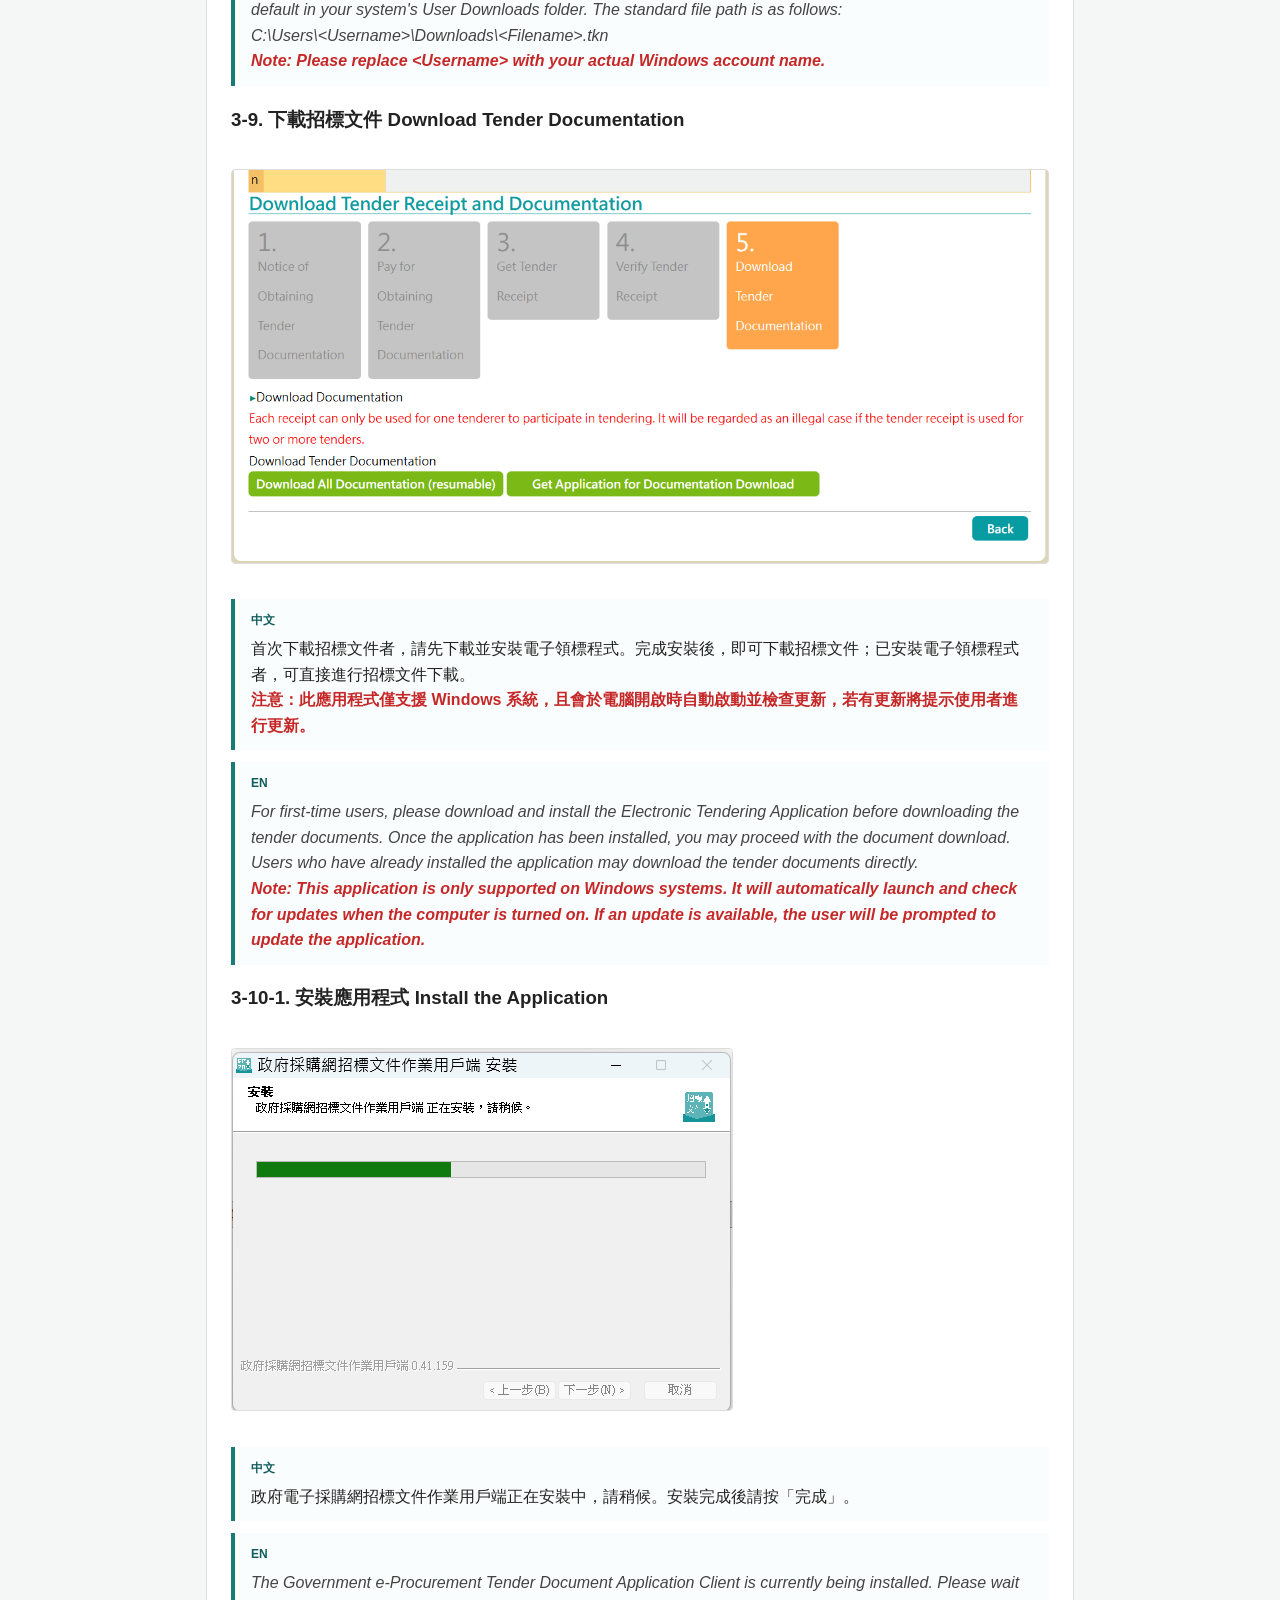
==== commit 73736208: "Update procurement guide page" ====
--- a/index.html
+++ b/index.html
@@ -17,6 +17,7 @@
   <ul>
     <li><a href="#homepage">1. 首頁 Homepage</a></li>
     <li><a href="#register">2. 廠商帳號註冊 Vendor Account Registration</a></li>
+    <li><a href="#tender-search">3. 招標公告搜尋與電子領標 Tender Search & Document Download</a></li>
   </ul>
 </nav>
 
@@ -57,7 +58,7 @@
       <span class="lang-tag">中文</span>以外國廠商為例。<br />外國廠商證件後6碼：可填寫護照號碼或居留證號碼，若無護照或居留證號碼，則可填寫其他有效證件號碼。<br /><strong class="emphasis-red">注意：此後六碼僅作為忘記註冊email時取回帳號時驗證使用</strong><br />使用帳號：限定只能為「a-z、A-Z、0-9」大小寫英文字母或數字組合之字元，長度限制為2到30碼，系統會自動檢核是否重複，若重複則無法註冊成功。<br />姓名：填寫First Name及Last Name。<br />連絡電話：欄位僅供系統或客服人員聯繫使用，不會有任何驗證。<br />傳真：可不填。<br />電子郵件信箱：請填寫可收取電子郵件的信箱，系統會寄送驗證信至此信箱，請務必填寫正確的電子郵件信箱。<br /><strong class="emphasis-red">注意：此電子郵件信箱作為忘記密碼時取回帳號時驗證使用</strong><br />行動電話：可不填。<br />所屬公司行號統一編號：可不填，此為台灣公司於登記時所取得之統一編號。
     </div>
     <div class="desc-block en">
-      <span class="lang-tag">EN</span>For foreign vendors, enter the last six digits of a passport, residence permit, or another valid identity document. <strong class="emphasis-red">These six digits are used to verify account recovery when you forget the registered email.</strong><br />The account name must contain only upper- or lowercase letters (a-z, A-Z) and numbers (0-9), and must be 2 to 30 characters long. The system checks for duplicates automatically. Enter your first and last name, and provide a reachable email address for verification. Phone, fax, mobile phone, and the Taiwan company registration number are optional. <strong class="emphasis-red">The email address is also used to verify account recovery when you forget your password.</strong>
+      <span class="lang-tag">EN</span>For foreign vendors<br />Foreign vendor identification number (last six digits): Enter the last six digits of your passport or residence permit. If you do not have a passport or residence permit number, enter the number of another valid identity document.<br /><strong class="emphasis-red">Note: These six digits are used to verify account recovery when you forget the registered email address.</strong><br />Account name: Use only uppercase or lowercase English letters (a-z, A-Z) and numbers (0-9), with a length of 2 to 30 characters. The system automatically checks whether the account name is already in use.<br />Name: Enter your first name and last name.<br />Contact telephone number: This field is used only for contact by the system or customer service staff and is not subject to verification.<br />Fax: Optional.<br />Email address: Enter an address that can receive email. The system will send a verification email to this address, so make sure it is correct.<br /><strong class="emphasis-red">Note: This email address is used to verify account recovery when you forget your password.</strong><br />Mobile phone: Optional.<br />Company registration number: Optional. This is the unified business number assigned to companies registered in Taiwan.
     </div>
 
     <h3>2-2. 確認註冊資料 Confirm Registration Information</h3>
@@ -85,6 +86,208 @@
     </div>
     <div class="desc-block en">
       <span class="lang-tag">EN</span>The password must be at least 8 characters long and include uppercase letters, lowercase letters, numbers, and special characters (limited to !@#$%^&amp;*()). It cannot be the same as any of the previous 3 passwords.<br />After the change is complete, the message "Password changed successfully. Please log in again with your new password." will appear. Use the new password to log in. If you forget it, use the Forgot Password function to change it.
+    </div>
+  </section>
+
+  <section class="feature" id="tender-search">
+    <h2>3. 招標公告搜尋與電子領標 Tender Search &amp; Document Download</h2>
+
+    <h3>3. 搜尋招標公告 Search Tender Notices</h3>
+    <img src="images/3.Search_Summary_Tender_Notice.png" alt="政府電子採購網搜尋招標公告畫面 Search tender notices" />
+    <div class="desc-block zh">
+      <span class="lang-tag">中文</span>本系統預設以當日日期為基準，自動執行招標公告之檢索作業。本次查詢參數設定如下：<br />公告日期區間：2026 年 09 月 08 日 至 2026 年 09 月 08 日。
+    </div>
+    <div class="desc-block en">
+      <span class="lang-tag">EN</span>By default, the system executes the search for tender notices based on the current date. The parameters for this query are set as follows:<br />Notice Date Range: September 08, 2026 - September 08, 2026.
+    </div>
+
+    <h3>3-1. 招標公告摘要 Tender Notice Summary</h3>
+    <img src="images/3-1.Summary_Tender_Notice.png" alt="政府電子採購網招標公告摘要畫面 Tender notice summary" />
+    <div class="desc-block zh">
+      <span class="lang-tag">中文</span>系統將依照條件自動檢索招標公告，並將結果以「標案名稱」及「公告日期」等欄位資訊呈現於列表中。<br />請點擊目標「標案名稱」超連結，以進入詳細頁面並執行電子領標作業。
+    </div>
+    <div class="desc-block en">
+      <span class="lang-tag">EN</span>The system automatically searches tender notices according to the specified criteria and displays the results in a list, including fields such as the tender name and announcement date.<br />Click the target tender name hyperlink to open the details page and proceed with downloading the tender documents electronically.
+    </div>
+
+    <h3>3-2. 電子領標 Download Tender Documents</h3>
+    <img src="images/3-2.Tender_Obtaining.png" alt="政府電子採購網電子領標畫面 Download tender documents" />
+    <div class="desc-block zh">
+      <span class="lang-tag">中文</span>如果您需要下載招標文件，請點擊綠色按鈕，以開始執行電子領標作業。<br /><strong class="emphasis-red">注意：此動作需要登入廠商帳號以及付費。</strong>
+    </div>
+    <div class="desc-block en">
+      <span class="lang-tag">EN</span>Please click the green button "Attachment" to initiate the electronic tender document procurement process.<br /><strong class="emphasis-red">Note: This action requires logging in with a vendor account and payment.</strong>
+    </div>
+
+    <h3>3-3. 登入 Login</h3>
+    <img src="images/3-3.Login.png" alt="政府電子採購網登入畫面 Login" />
+    <div class="desc-block zh">
+      <span class="lang-tag">中文</span>請執行系統登入作業，並依序輸入您的使用者帳號、密碼及驗證碼，延伸碼預設為0。
+    </div>
+    <div class="desc-block en">
+      <span class="lang-tag">EN</span>Please proceed with system authentication by entering your Account ID, Password, and Verification Code. The extension code is set to 0 by default.
+    </div>
+
+    <h3>3-4. 電子領標憑據提醒 Tender Receipt Reminder</h3>
+    <img src="images/3-4.rmark.png" alt="政府電子採購網電子領標憑據提醒畫面 Tender receipt reminder" />
+    <div class="desc-block zh">
+      <span class="lang-tag">中文</span>1.每一個電子領標憑據只能做為一家廠商投標之用，如不同廠商使用相同領標憑據投標，機關查有異常關聯等違法行為將為依政府採購法第50條辦理。<br /><strong class="emphasis-red">注意：請勿多個廠商皆使用同樣的領標憑據進行投標</strong><br />上述說明內容已清楚呈現。如您已閱讀並理解相關規定，請點擊綠色「確認」按鈕以繼續下一步作業。
+    </div>
+    <div class="desc-block en">
+      <span class="lang-tag">EN</span>Each electronic tender receipt may be used to submit a bid for only one vendor. If different vendors use the same tender receipt to bid, the procuring entity may handle the case under Article 50 of the Government Procurement Act if it finds an abnormal connection or other unlawful conduct.<br /><strong class="emphasis-red">Note: Do not allow multiple vendors to submit bids using the same tender receipt.</strong><br />The above information has been clearly presented. After reading and understanding these rules, click the green "Confirm" button to continue.
+    </div>
+
+    <h3>3-5. 領標說明 Tender Document Instructions</h3>
+    <img src="images/3-5.Notice.png" alt="政府電子採購網領標說明畫面 Tender document instructions" />
+    <div class="desc-block zh">
+      <span class="lang-tag">中文</span>步驟1.領標說明<br />系統將會依照廠商帳號保留領標紀錄，後續登入將可以直接下載文件及取得領標憑據。<br /><strong class="emphasis-red">請注意，若您使用不同的廠商帳號登入，將無法取得先前的領標紀錄及憑據。</strong>
+    </div>
+    <div class="desc-block en">
+      <span class="lang-tag">EN</span>Step 1. Tender document instructions<br />The system retains tender document download records under the vendor account. When you log in again, you can download the documents and obtain the tender receipt directly.<br /><strong class="emphasis-red">Please note that if you log in with a different vendor account, you will not be able to access the previous download records or tender receipt.</strong>
+    </div>
+
+    <h3>3-6. 領標付費 Pay for Tender Documents</h3>
+    <img src="images/3-6.Pay_for_Obtaining.png" alt="政府電子採購網領標付費畫面 Pay for tender documents" />
+    <div class="desc-block zh">
+      <span class="lang-tag">中文</span><strong>步驟 2. 領標付費</strong><br />點選 Yes, continue to pay 進入付費頁面，付款成功後網頁會轉導至步驟 3。
+    </div>
+    <div class="desc-block en">
+      <span class="lang-tag">EN</span><strong>Step 2. Pay for downloading the tender documents</strong><br />Click "Yes, continue to pay" to open the payment page. After payment succeeds, the webpage will redirect to Step 3.
+    </div>
+
+    <h3>3-7. 付款 Payment</h3>
+    <img src="images/3-7.Payment.png" alt="政府電子採購網付款畫面 Payment" />
+    <div class="desc-block zh">
+      <span class="lang-tag">中文</span>請輸入您的中華電信 ADSL 帳號及密碼進行線上付款，或使用已購買之點數卡完成繳費程序。<br />如果從未購買過點數卡，請先購買中華電信點數卡，可以透過以下網址進行付費，會取得一組序號及密碼，請妥善保管。<br />點數卡網址：<a href="https://aaav2.hinet.net/eshop/eng_cardbuy.jsp?tag=vasnew" target="_blank" rel="noopener noreferrer">https://aaav2.hinet.net/eshop/eng_cardbuy.jsp?tag=vasnew</a>
+    </div>
+    <div class="desc-block en">
+      <span class="lang-tag">EN</span>Enter your Chunghwa Telecom ADSL account and password to pay online, or use a purchased prepaid card to complete the payment.<br />If you have never purchased a prepaid card, purchase one from Chunghwa Telecom first through the following URL. You will receive a serial number and password; keep them secure.<br />Prepaid card URL: <a href="https://aaav2.hinet.net/eshop/eng_cardbuy.jsp?tag=vasnew" target="_blank" rel="noopener noreferrer">https://aaav2.hinet.net/eshop/eng_cardbuy.jsp?tag=vasnew</a>
+    </div>
+
+    <h3>3-8. 下載領標憑據 Download Tender Receipt</h3>
+    <img src="images/3-8.Download_Receipt.png" alt="政府電子採購網下載領標憑據畫面 Download tender receipt" />
+    <div class="desc-block zh">
+      <span class="lang-tag">中文</span>電子領標憑證檔（副檔名為 .tkn）下載完成後，預設將儲存於系統之使用者下載目錄中。其標準檔案路徑如下：<br />C:\Users\&lt;使用者帳號&gt;\Downloads\&lt;檔名&gt;.tkn<br /><strong class="emphasis-red">注意：請將 &lt;使用者帳號&gt; 替換為您登入 Windows 系統之實際帳戶名稱。</strong>
+    </div>
+    <div class="desc-block en">
+      <span class="lang-tag">EN</span>Upon completion of the download, the electronic tender receipt certificate (file extension .tkn) will be saved by default in your system's User Downloads folder. The standard file path is as follows:<br />C:\Users\&lt;Username&gt;\Downloads\&lt;Filename&gt;.tkn<br /><strong class="emphasis-red">Note: Please replace &lt;Username&gt; with your actual Windows account name.</strong>
+    </div>
+
+    <h3>3-9. 下載招標文件 Download Tender Documentation</h3>
+    <img src="images/3-9.Download_Documentation.png" alt="政府電子採購網下載招標文件畫面 Download tender documentation" />
+    <div class="desc-block zh">
+      <span class="lang-tag">中文</span>首次下載招標文件者，請先下載並安裝電子領標程式。完成安裝後，即可下載招標文件；已安裝電子領標程式者，可直接進行招標文件下載。<br /><strong class="emphasis-red">注意：此應用程式僅支援 Windows 系統，且會於電腦開啟時自動啟動並檢查更新，若有更新將提示使用者進行更新。</strong>
+    </div>
+    <div class="desc-block en">
+      <span class="lang-tag">EN</span>For first-time users, please download and install the Electronic Tendering Application before downloading the tender documents. Once the application has been installed, you may proceed with the document download. Users who have already installed the application may download the tender documents directly.<br /><strong class="emphasis-red">Note: This application is only supported on Windows systems. It will automatically launch and check for updates when the computer is turned on. If an update is available, the user will be prompted to update the application.</strong>
+    </div>
+
+    <h3>3-10-1. 安裝應用程式 Install the Application</h3>
+    <img src="images/3-10-1.Install_Application.png" alt="政府電子採購網安裝應用程式畫面 Install the application" />
+    <div class="desc-block zh">
+      <span class="lang-tag">中文</span>政府電子採購網招標文件作業用戶端正在安裝中，請稍候。安裝完成後請按「完成」。
+    </div>
+    <div class="desc-block en">
+      <span class="lang-tag">EN</span>The Government e-Procurement Tender Document Application Client is currently being installed. Please wait while the installation process is completed.
+    </div>
+
+    <h3>3-10-2. 完成安裝 Finish Installing the Application</h3>
+    <img src="images/3-10-2.Finish_Install_Application.png" alt="政府電子採購網完成安裝畫面 Finish installing the application" />
+    <div class="desc-block zh">
+      <span class="lang-tag">中文</span>安裝政府採購網招標文件作業用戶端安裝完成，請按完成。
+    </div>
+    <div class="desc-block en">
+      <span class="lang-tag">EN</span>The installation of the Government e-Procurement Tender Document Application Client has been completed successfully. Please click the "Finish" button to exit the setup wizard and proceed to the next step.
+    </div>
+
+    <h3>3-11. 下載全部文件 Download All Documentation</h3>
+    <img src="images/3-11.Download_All_Documentation.png" alt="政府電子採購網下載全部文件畫面 Download all documentation" />
+    <div class="desc-block zh">
+      <span class="lang-tag">中文</span>點選「全部下載」，並詳閱相關規定及作業說明。
+    </div>
+    <div class="desc-block en">
+      <span class="lang-tag">EN</span>Please click “Download All Document(resumable)” and carefully review the relevant requirements and operating instructions before proceeding with the subsequent steps.
+    </div>
+
+    <h3>3-12. 允許應用程式存取 Allow Application Access</h3>
+    <img src="images/3-12.Apply.png" alt="政府電子採購網允許應用程式存取畫面 Allow application access" />
+    <div class="desc-block zh">
+      <span class="lang-tag">中文</span>請允許 web.pcc.gov.tw 存取所需之裝置功能、應用程式及相關服務權限，並同意開啟彈跳視窗。
+    </div>
+    <div class="desc-block en">
+      <span class="lang-tag">EN</span>Please allow web.pcc.gov.tw to access the required device features, applications, and related services, and enable pop-up windows to ensure proper system functionality and the successful completion of subsequent operations.
+    </div>
+
+    <h3>3-13. 一般設定 General Settings</h3>
+    <img src="images/3-13.General_Setting.png" alt="政府電子採購網一般設定畫面 General settings" />
+    <div class="desc-block zh">
+      <span class="lang-tag">中文</span>本頁提供標案基本資訊及招標文件存放目錄，請確認相關內容及文件儲存位置，以利後續下載、檢閱及使用。<br /><strong class="emphasis-red">如非必要請勿任意更動，系統將會檢查工作目錄是否已有其他檔案，還請確認目錄內容以避免覆蓋。</strong>
+    </div>
+    <div class="desc-block en">
+      <span class="lang-tag">EN</span>This page provides the tender information and the directory for storing tender documents. Please verify the relevant details and document storage location for subsequent downloading, review, and use.<br /><strong class="emphasis-red">Please do not make any changes unless necessary. The system will check if there are other files in the working directory. Please confirm the directory contents to avoid overwriting files.</strong>
+    </div>
+
+    <h3>3-14. 招標文件下載 Tender Documentation Download</h3>
+    <img src="images/3-14.Documentiation_Download.png" alt="政府電子採購網招標文件下載畫面 Tender documentation download" />
+    <div class="desc-block zh">
+      <span class="lang-tag">中文</span>本頁列示招標文件清單，您可選擇「全部下載」或依需求個別下載文件。黃色進度條顯示各文件之下載進度百分比，請確認所有文件下載完成後再進行後續作業。
+    </div>
+    <div class="desc-block en">
+      <span class="lang-tag">EN</span>This page displays the list of tender documents. You may choose to download all documents at once or download individual files as needed. The yellow progress bar indicates the download completion percentage for each document. Please ensure all required documents have been downloaded successfully before proceeding to the next step.
+    </div>
+
+    <h3>3-15. 完成招標文件下載 Finish Downloading Documentation</h3>
+    <img src="images/3-15.Finish_Documentiation_Download.png" alt="政府電子採購網完成招標文件下載畫面 Finish downloading documentation" />
+    <div class="desc-block zh">
+      <span class="lang-tag">中文</span>所有招標文件已下載完成。點選「下一步」以繼續後續作業。
+    </div>
+    <div class="desc-block en">
+      <span class="lang-tag">EN</span>All tender documents have been downloaded successfully.Then click “Next” to proceed to the subsequent steps.
+    </div>
+
+    <h3>3-16. 無障礙功能 Accessibility</h3>
+    <img src="images/3-16.Accessibility.png" alt="政府電子採購網無障礙功能畫面 Accessibility" />
+    <div class="desc-block zh">
+      <span class="lang-tag">中文</span>您可開啟索引檔瀏覽招標文件內容(3-17)，或驗證/列印電子領標憑據之內容(3-18)。
+    </div>
+    <div class="desc-block en">
+      <span class="lang-tag">EN</span>You may open the index file to review the contents of the tender documents (3-17), or verify and print Tender Receipt to confirm the accuracy and validity of the tendering information (3-18).
+    </div>
+
+    <h3>3-17. 開啟索引檔 Open the Index File</h3>
+    <img src="images/3-17.Open_Index_File.png" alt="政府電子採購網開啟索引檔畫面 Open the index file" />
+    <div class="desc-block zh">
+      <span class="lang-tag">中文</span>索引檔提供招標文件內容之目錄與連結，方便您快速查閱各項文件資料及相關資訊。
+    </div>
+    <div class="desc-block en">
+      <span class="lang-tag">EN</span>The index file provides a directory and links to the tender document contents, enabling quick access to individual documents and related information.
+    </div>
+
+    <h3>3-18. 驗證領標憑據 Verify Tender Receipt</h3>
+    <img src="images/3-18.Verify_Tender_Receipt.png" alt="政府電子採購網驗證領標憑據畫面 Verify tender receipt" />
+    <div class="desc-block zh">
+      <span class="lang-tag">中文</span>可以檢驗領標憑據，請上傳領標憑據檔案(副檔名為.tkn)，系統將自動進行驗證。
+    </div>
+    <div class="desc-block en">
+      <span class="lang-tag">EN</span>You can verify a tender receipt by uploading the tender receipt file with the <code>.tkn</code> extension. The system will verify it automatically.
+    </div>
+
+    <h3>3-19. 瀏覽領標憑據 Browse Tender Receipt</h3>
+    <img src="images/3-19.Browse_Tender_Receipt.png" alt="政府電子採購網瀏覽領標憑據畫面 Browse tender receipt" />
+    <div class="desc-block zh">
+      <span class="lang-tag">中文</span>上傳後會顯示所上傳的檔名，確認後系統將進行驗證。
+    </div>
+    <div class="desc-block en">
+      <span class="lang-tag">EN</span>After uploading, the uploaded file name will be displayed. After you confirm it, the system will verify the file.
+    </div>
+
+    <h3>3-20. 領標憑據資訊 Tender Receipt Information</h3>
+    <img src="images/3-20.Tender_Info.png" alt="政府電子採購網領標憑據資訊畫面 Tender receipt information" />
+    <div class="desc-block zh">
+      <span class="lang-tag">中文</span>領標憑據資訊。
+    </div>
+    <div class="desc-block en">
+      <span class="lang-tag">EN</span>Tender Receipt Information
     </div>
   </section>
 </main>
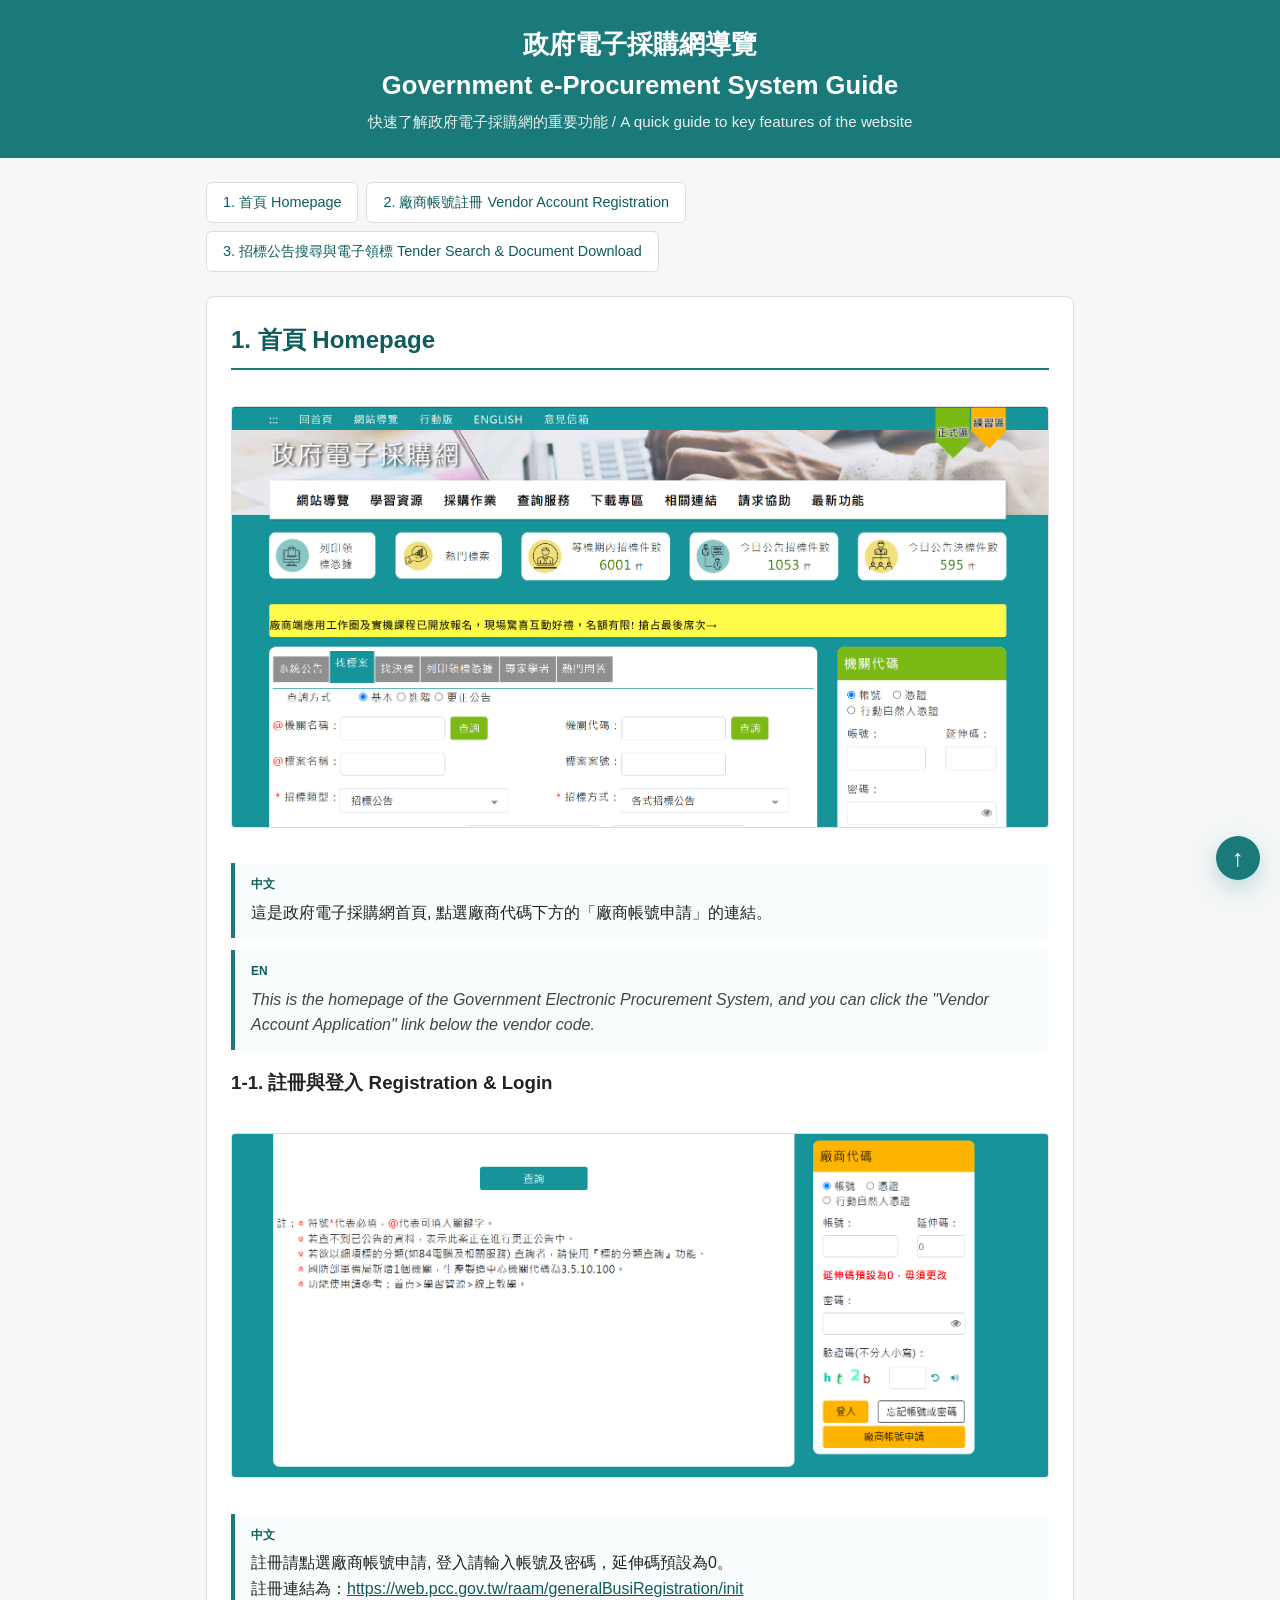
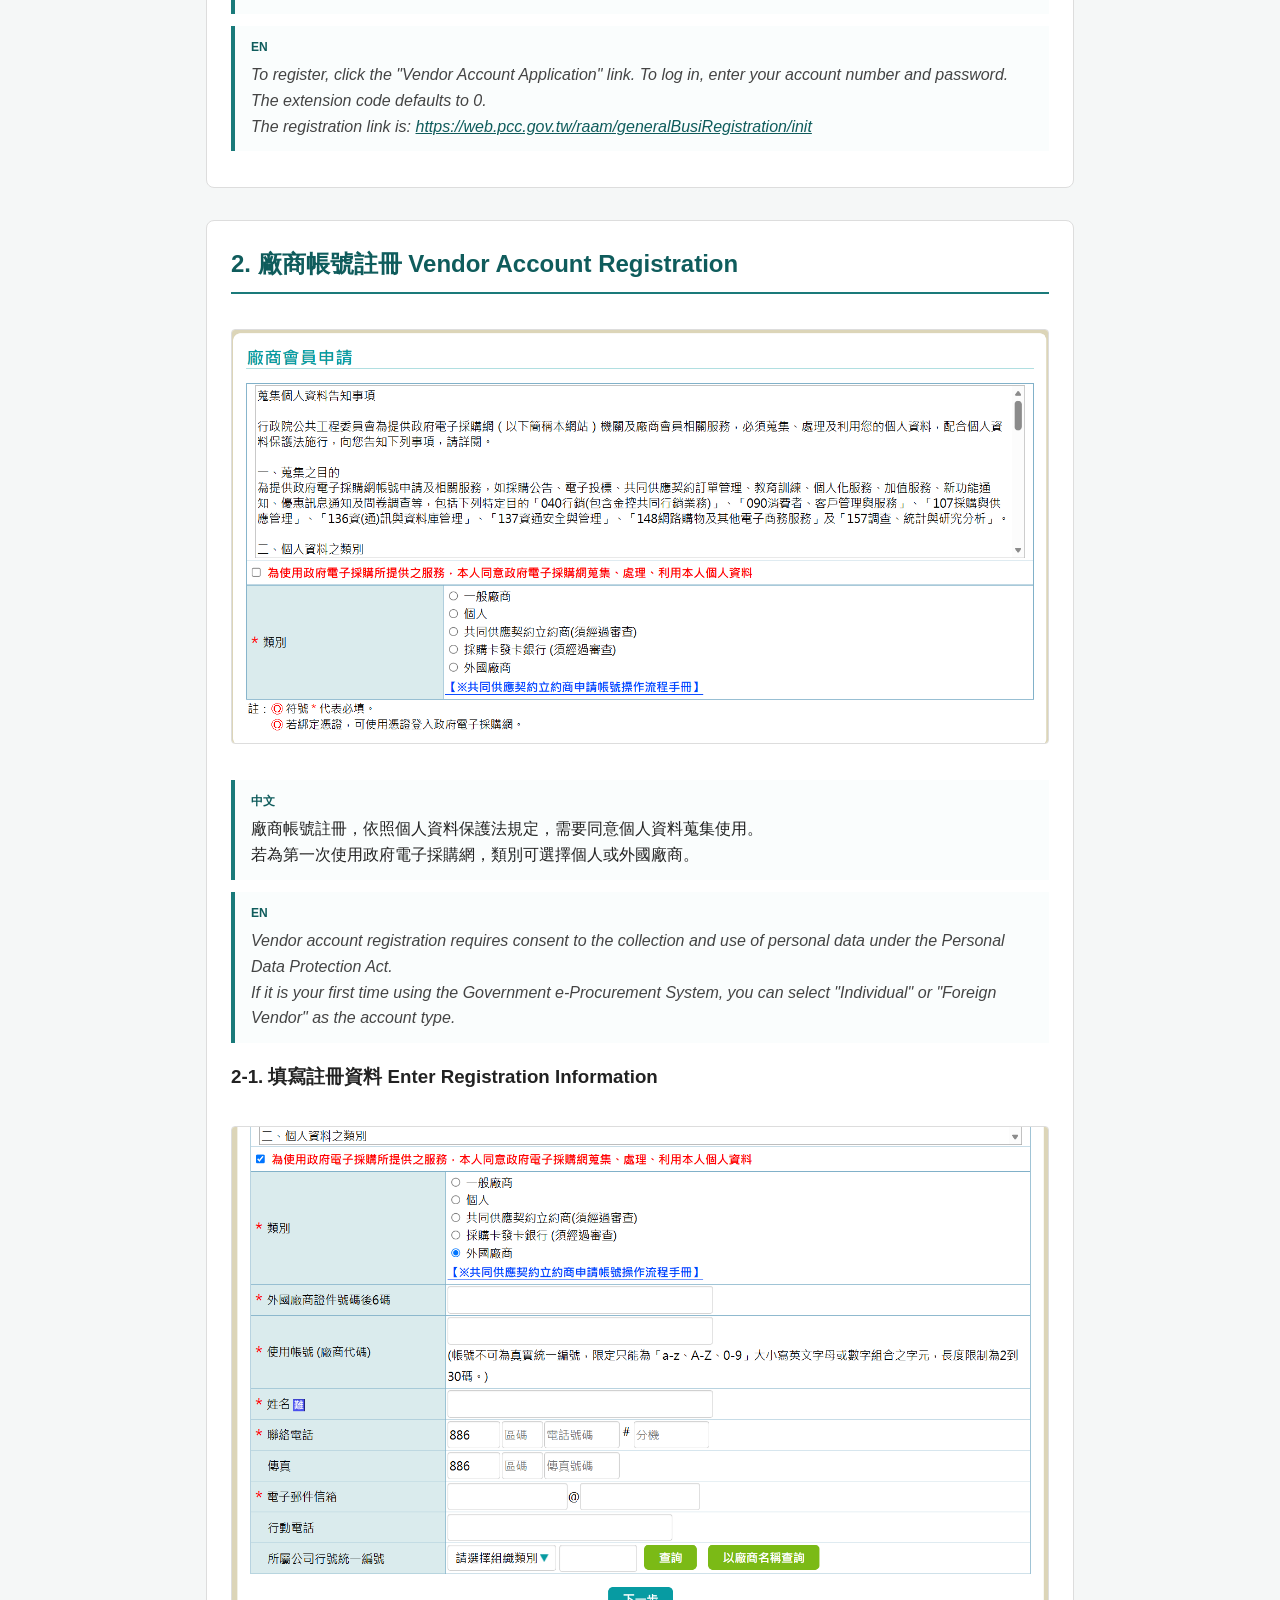
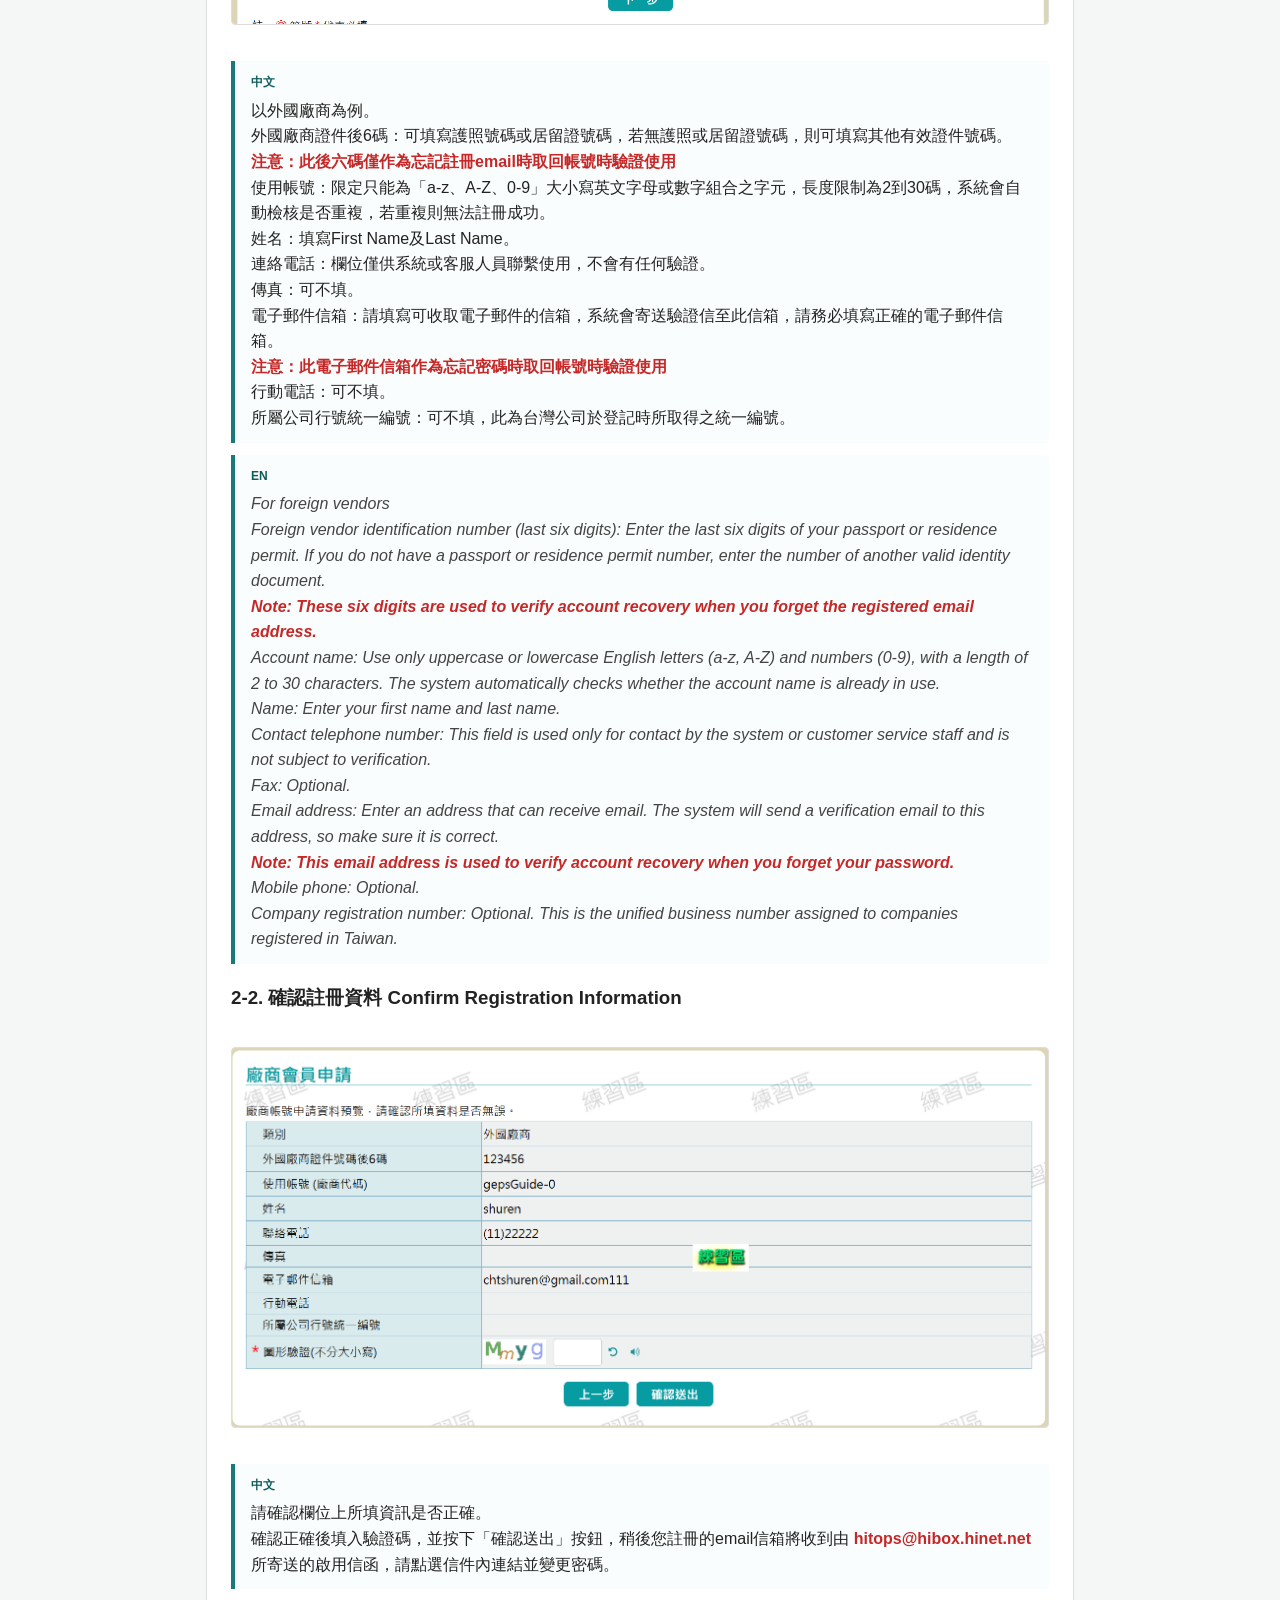
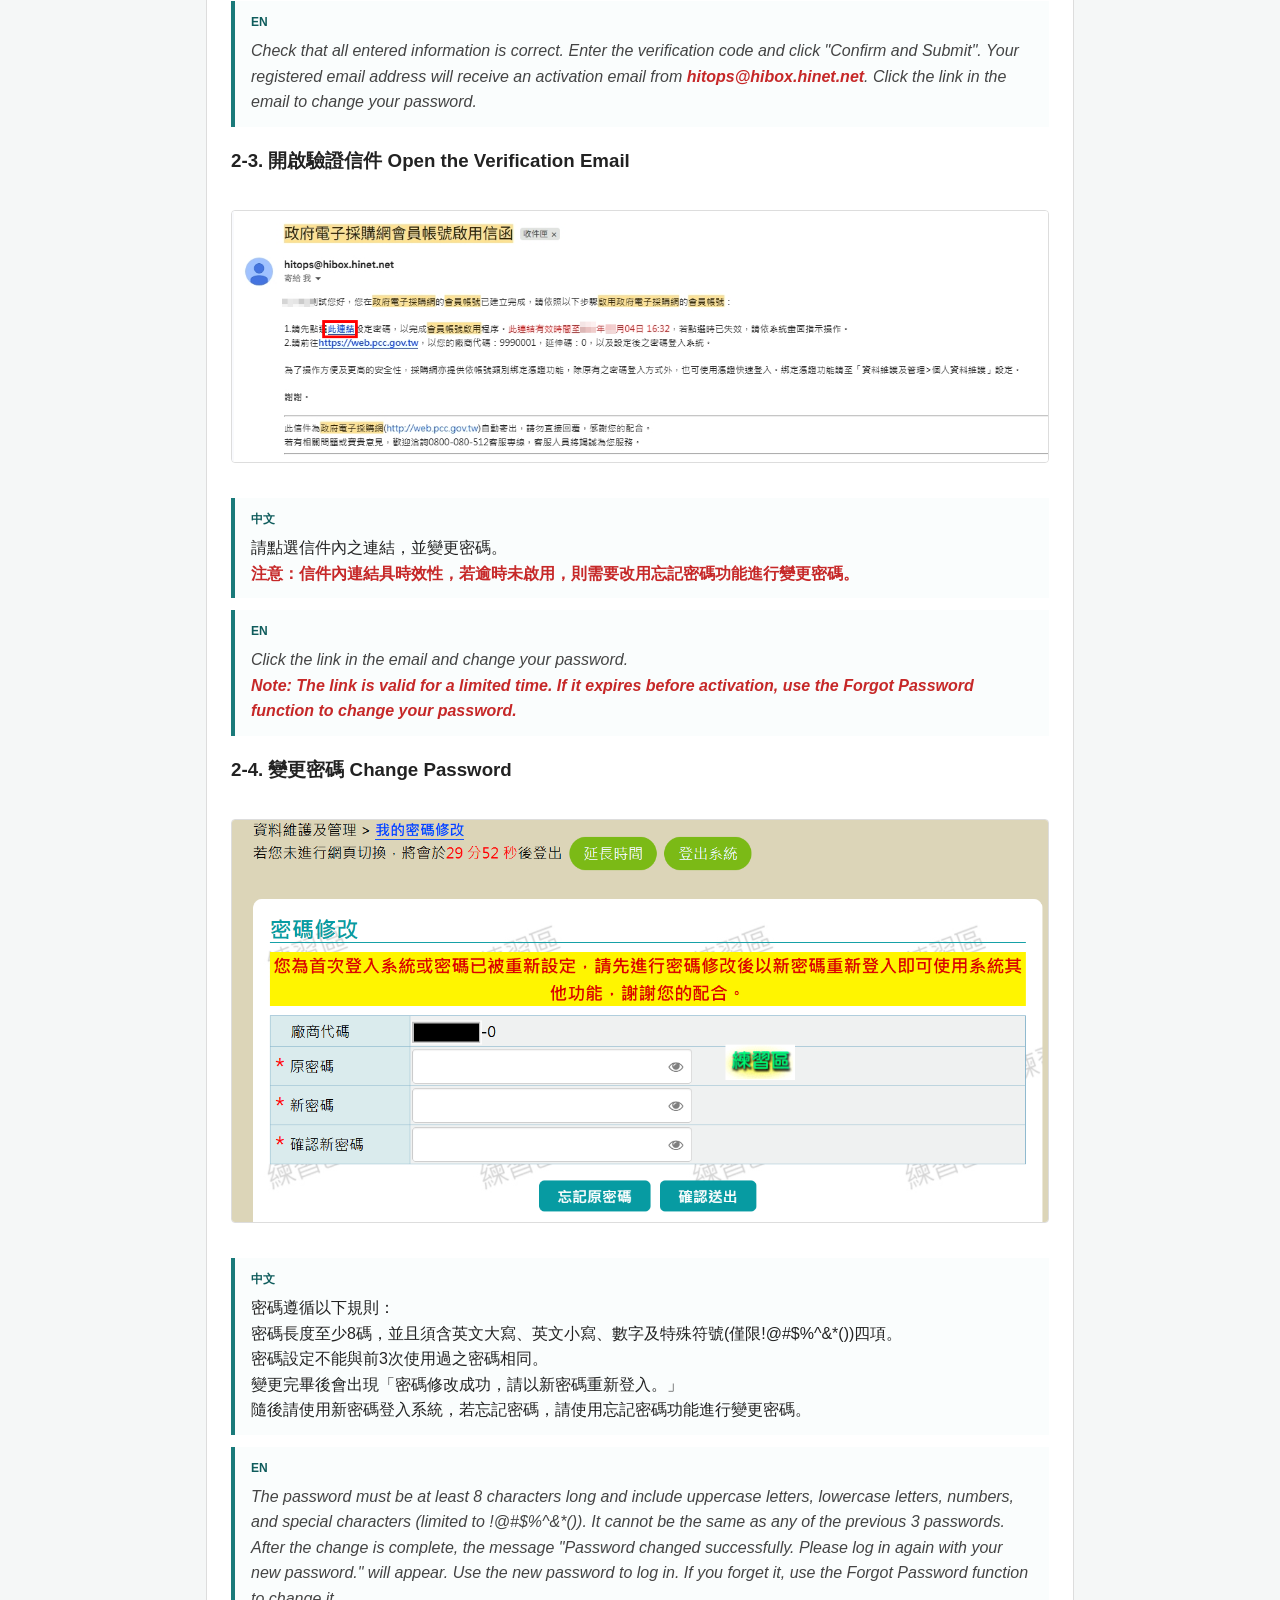
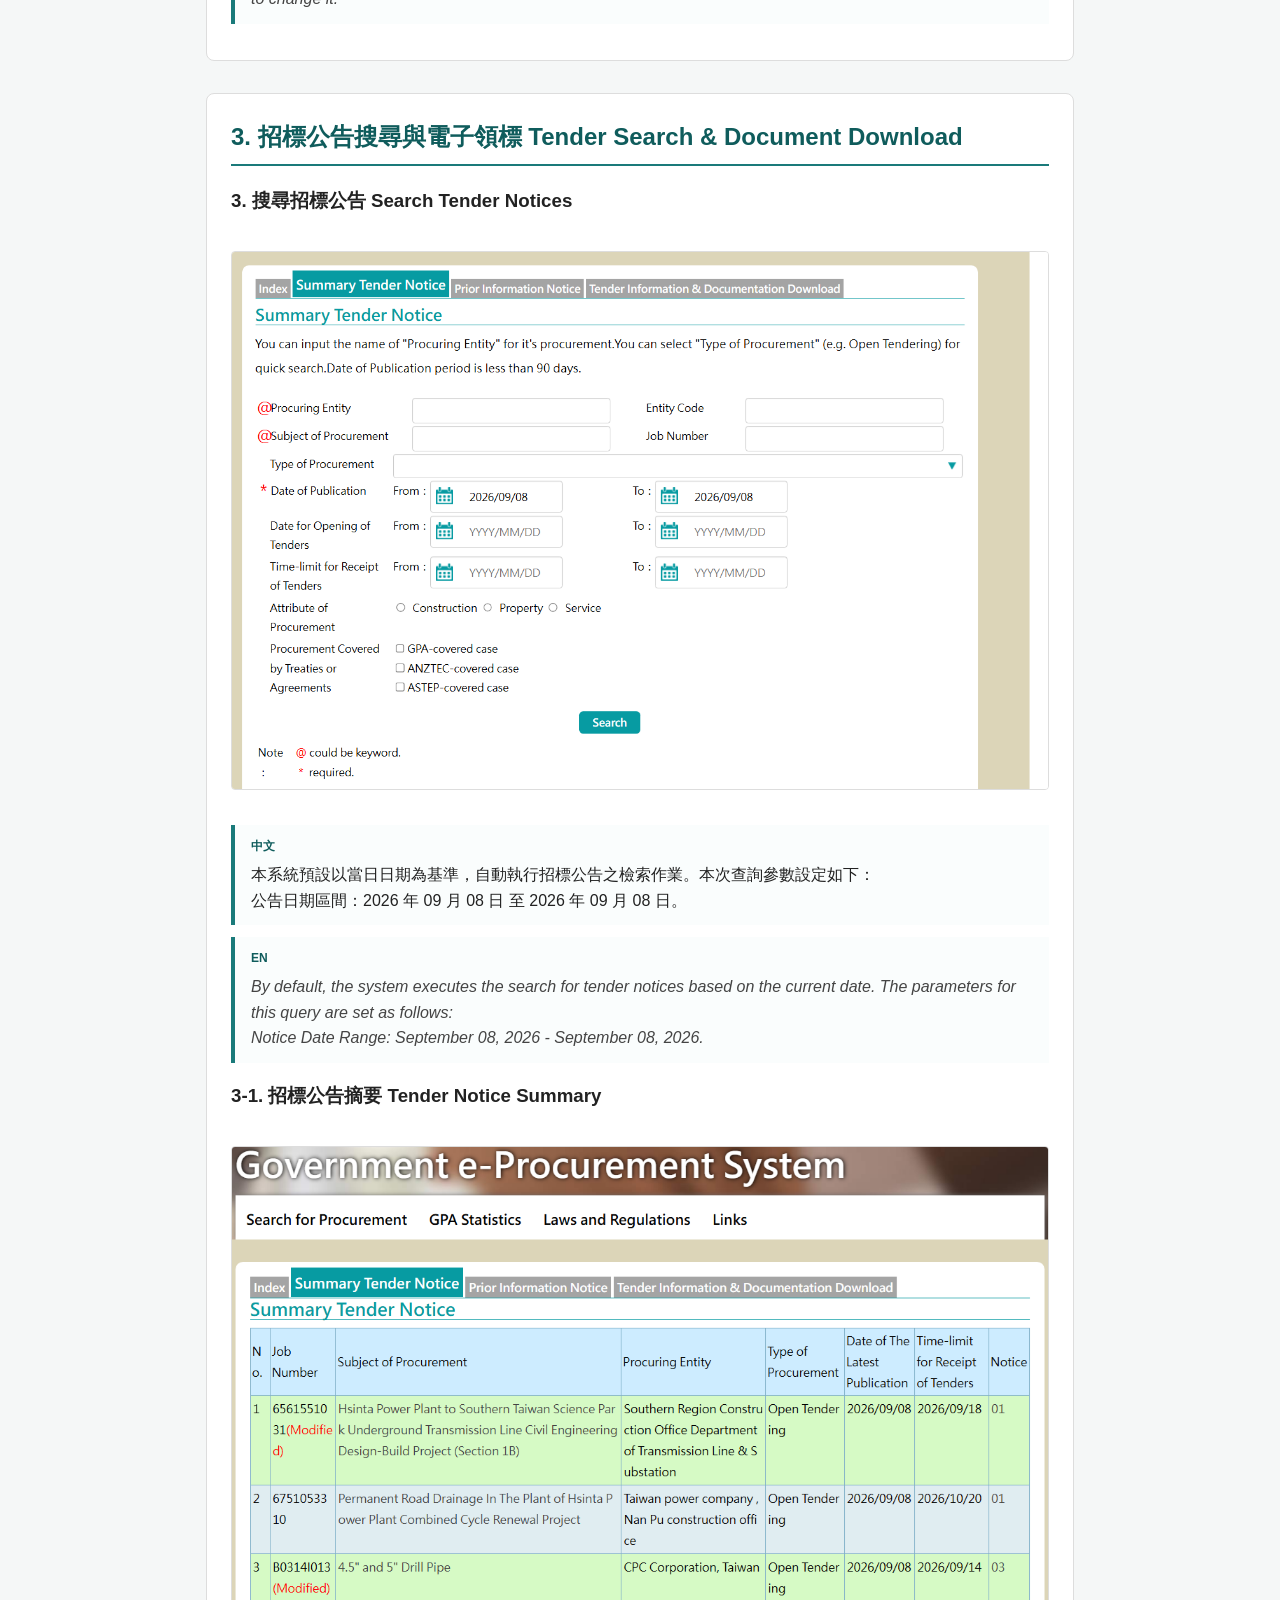
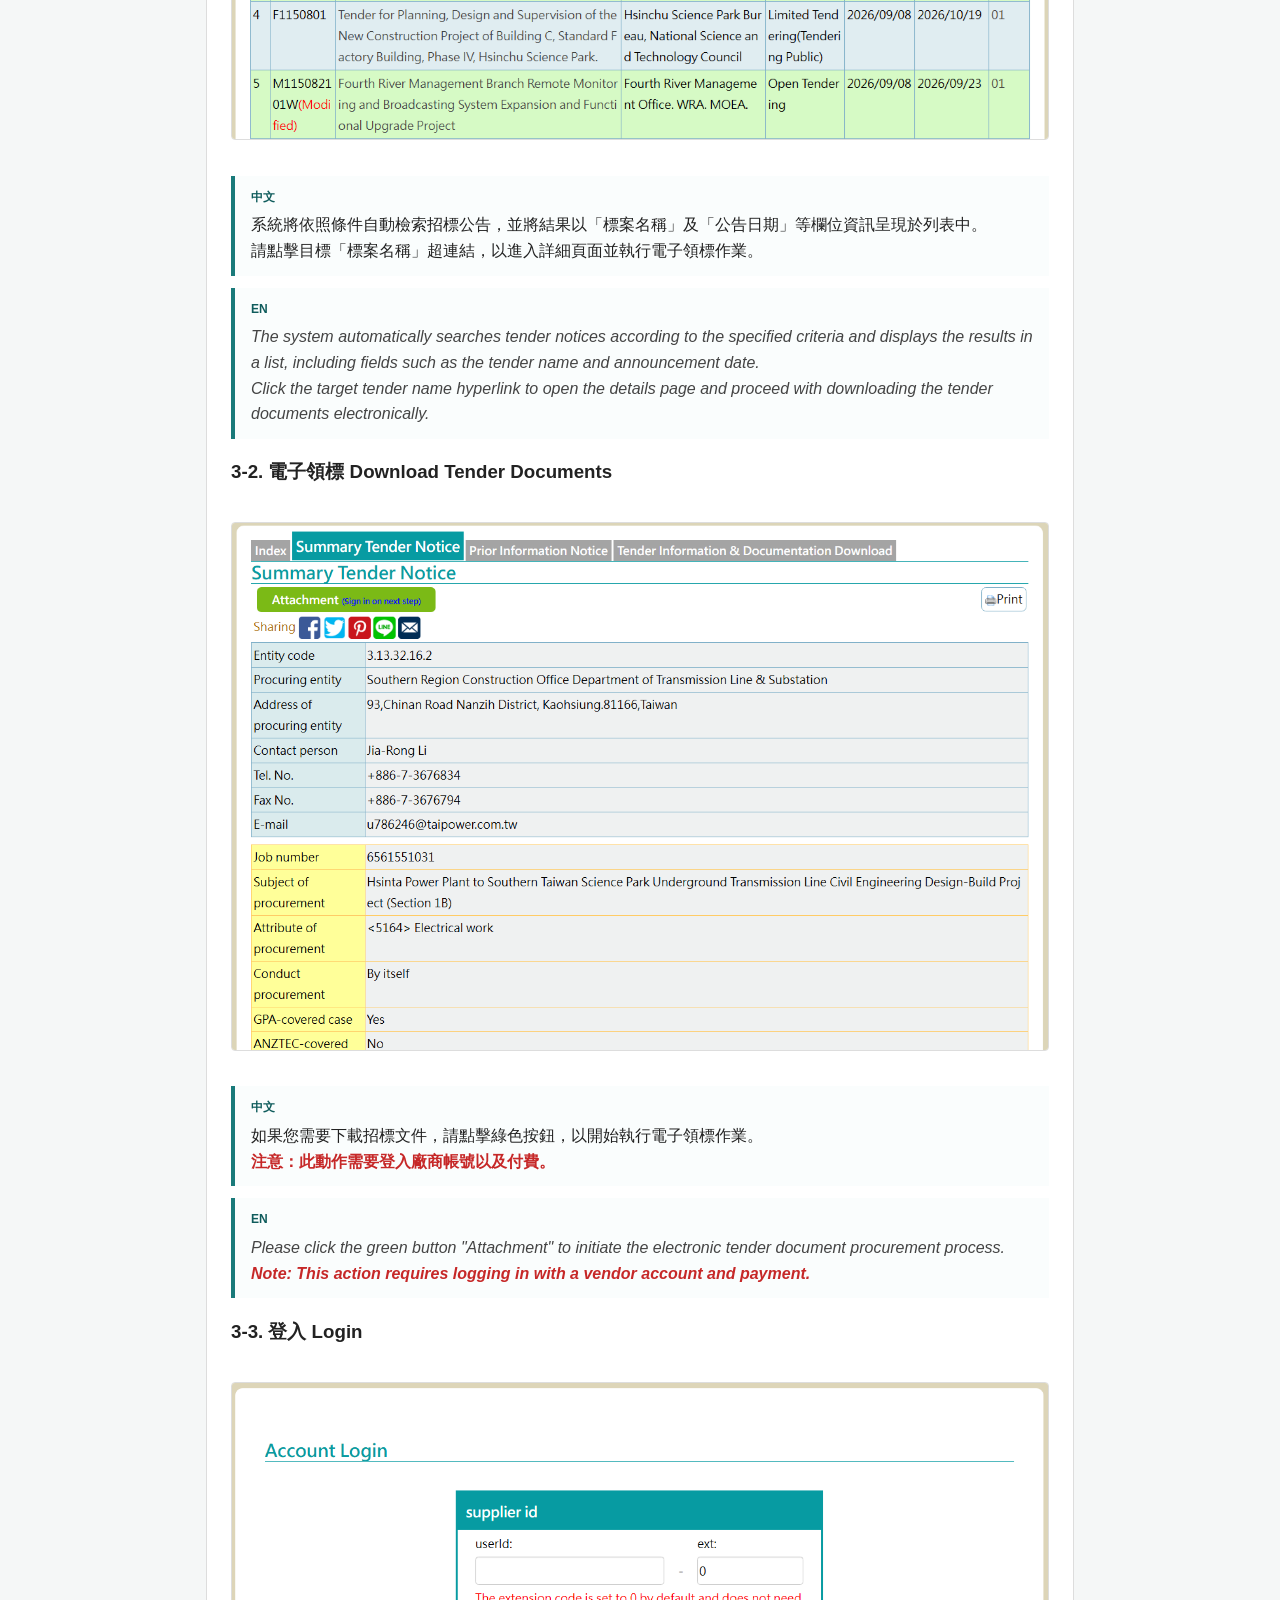
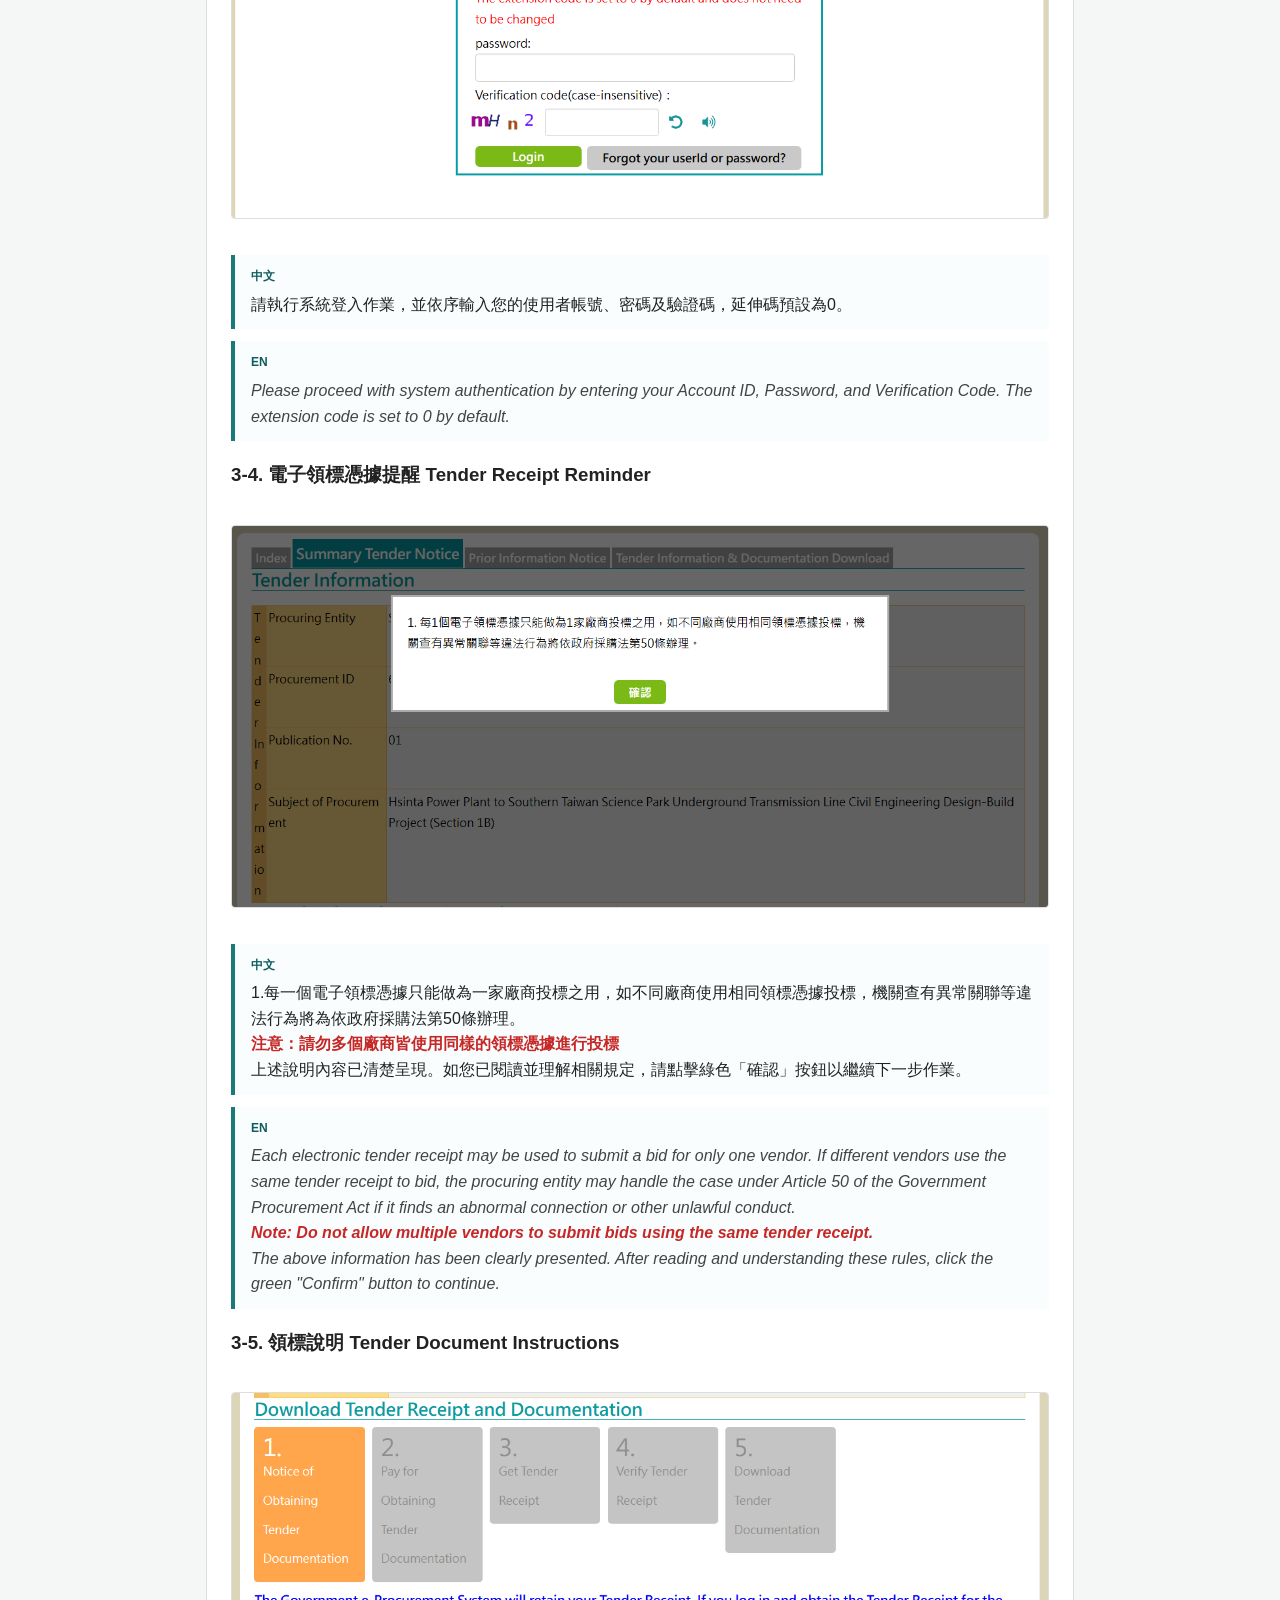
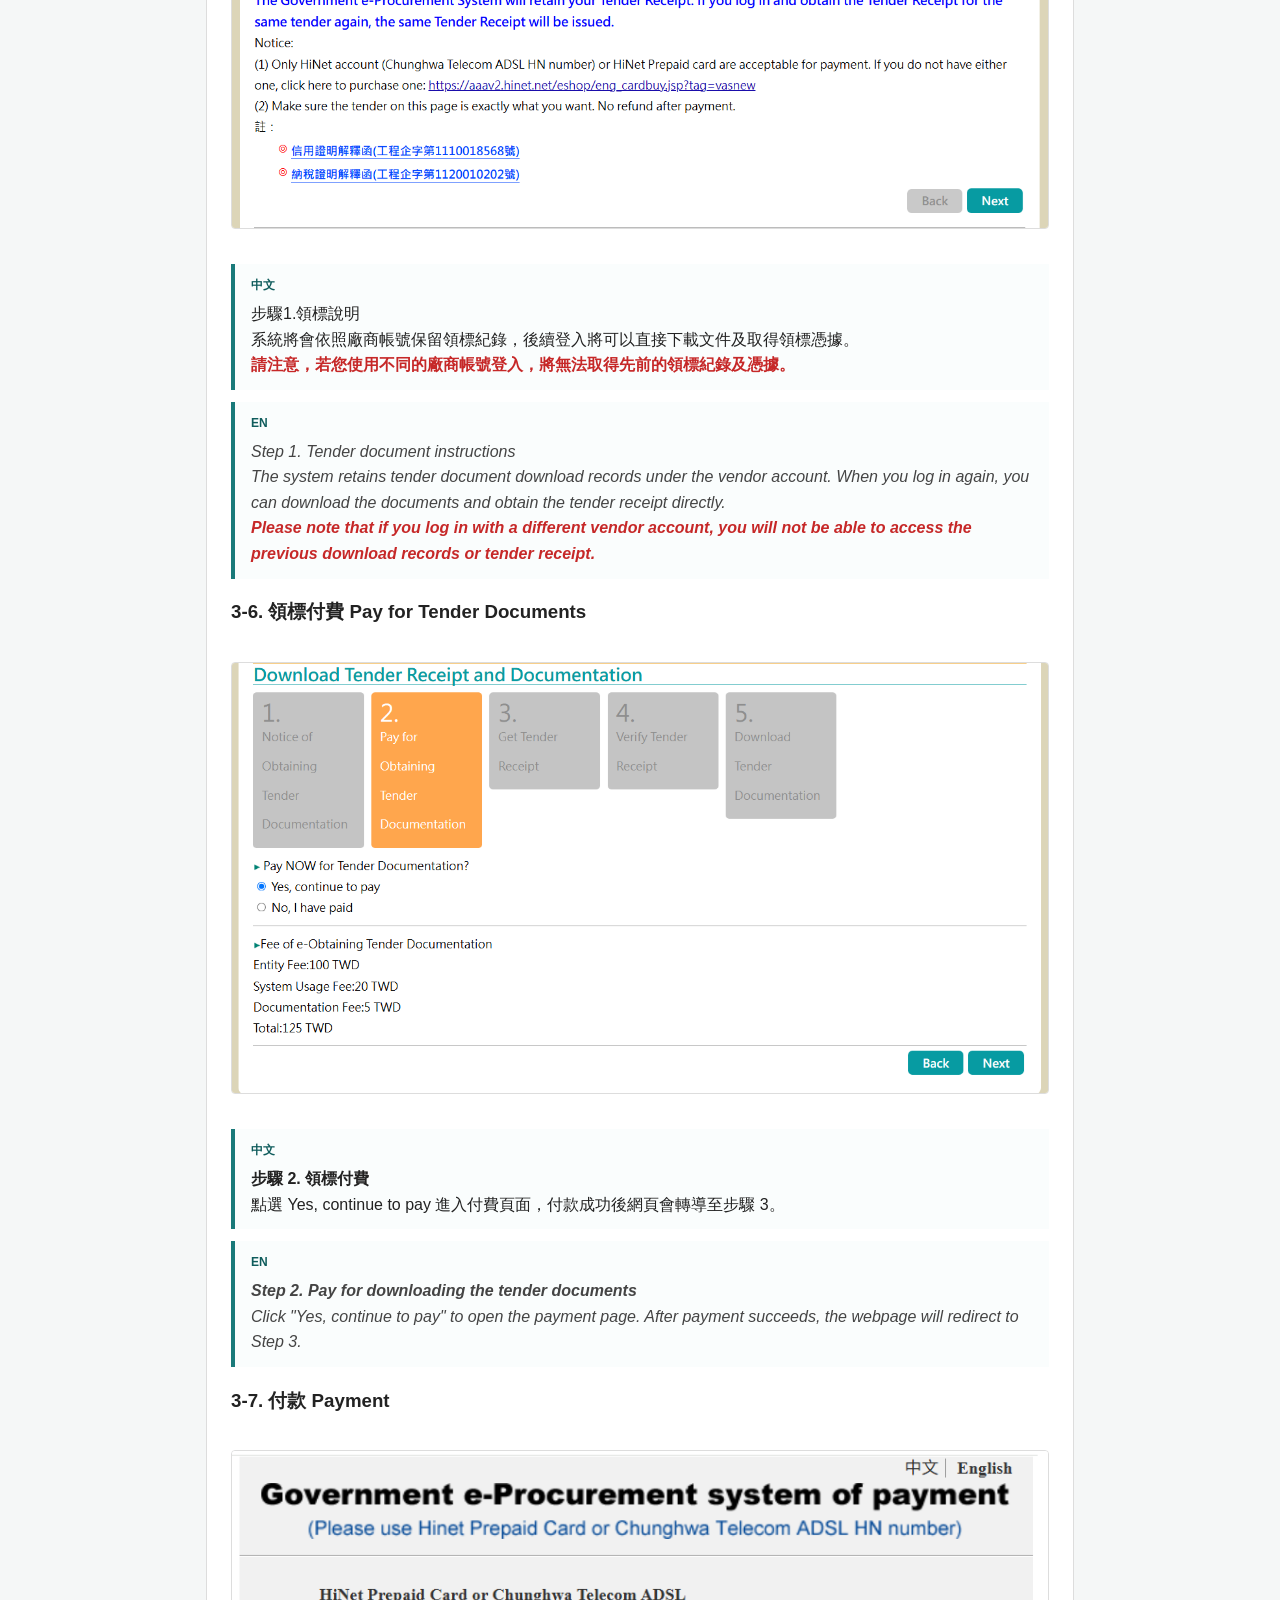
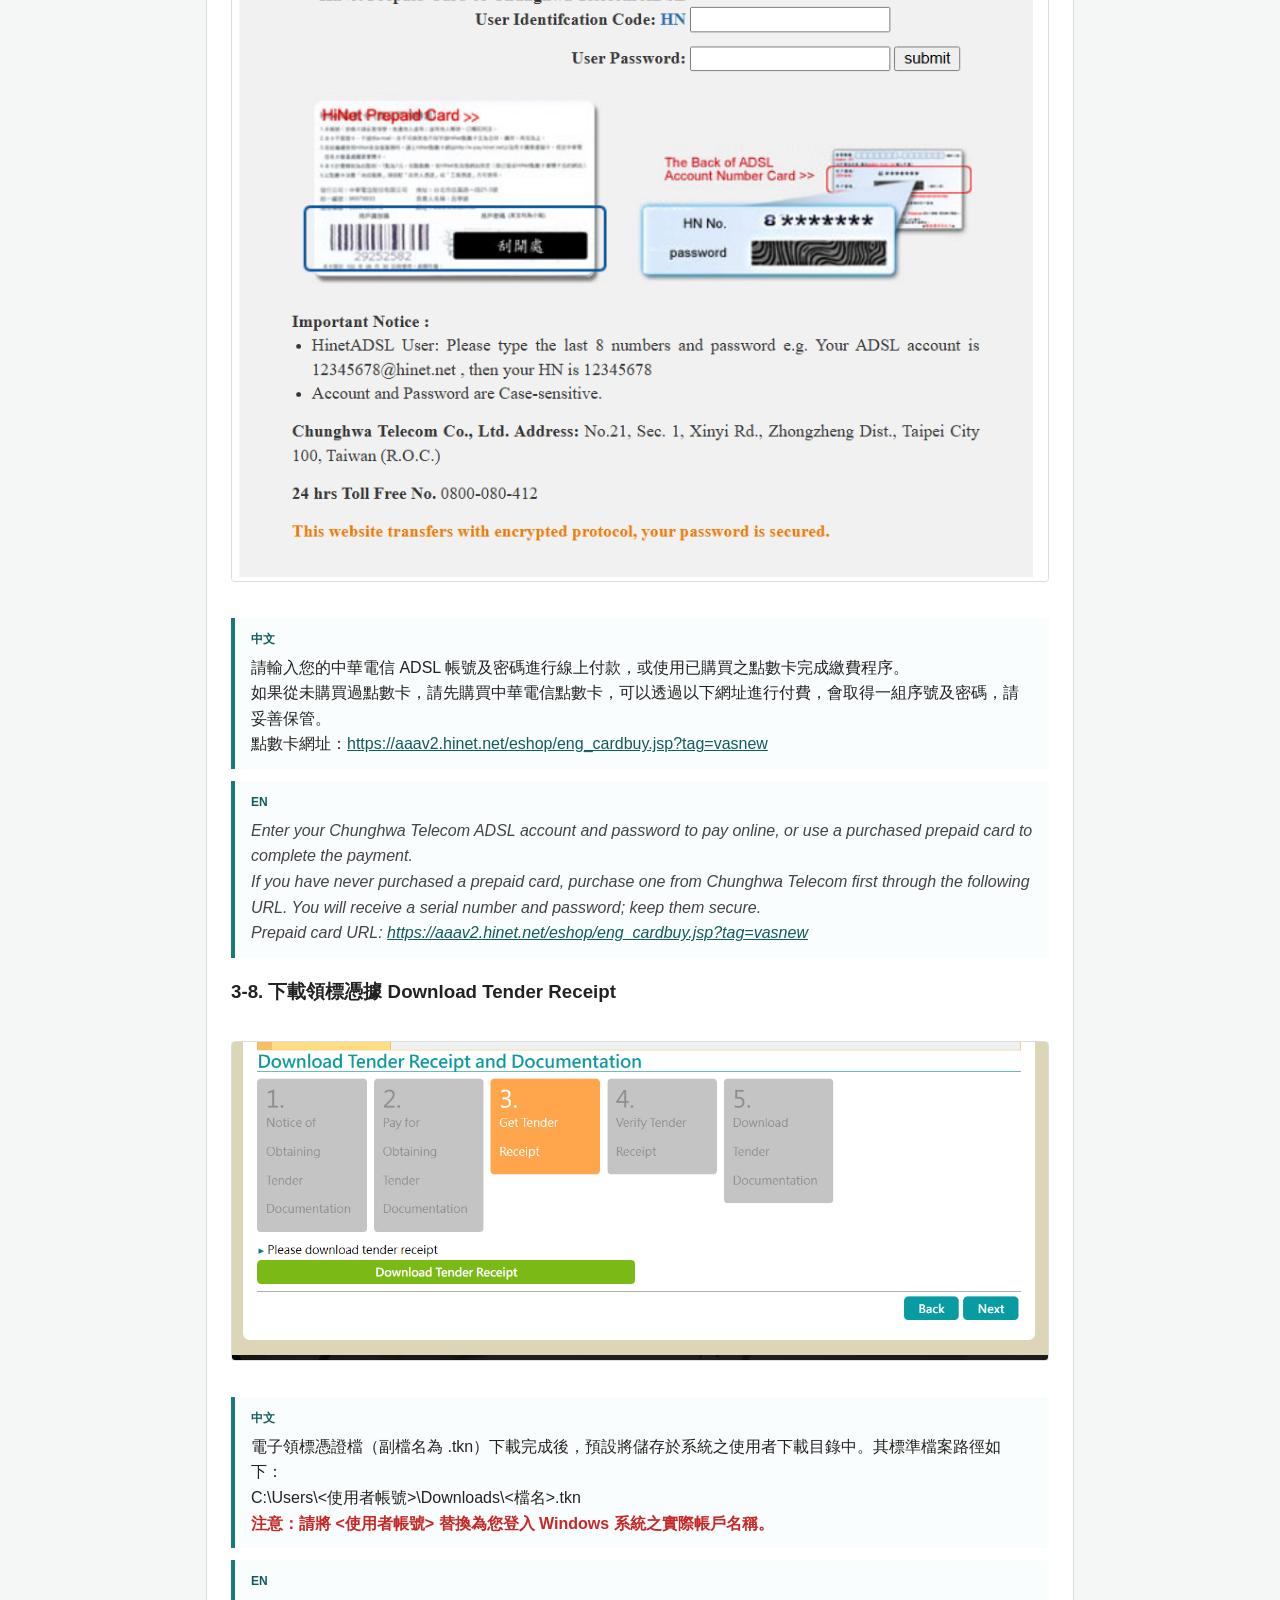
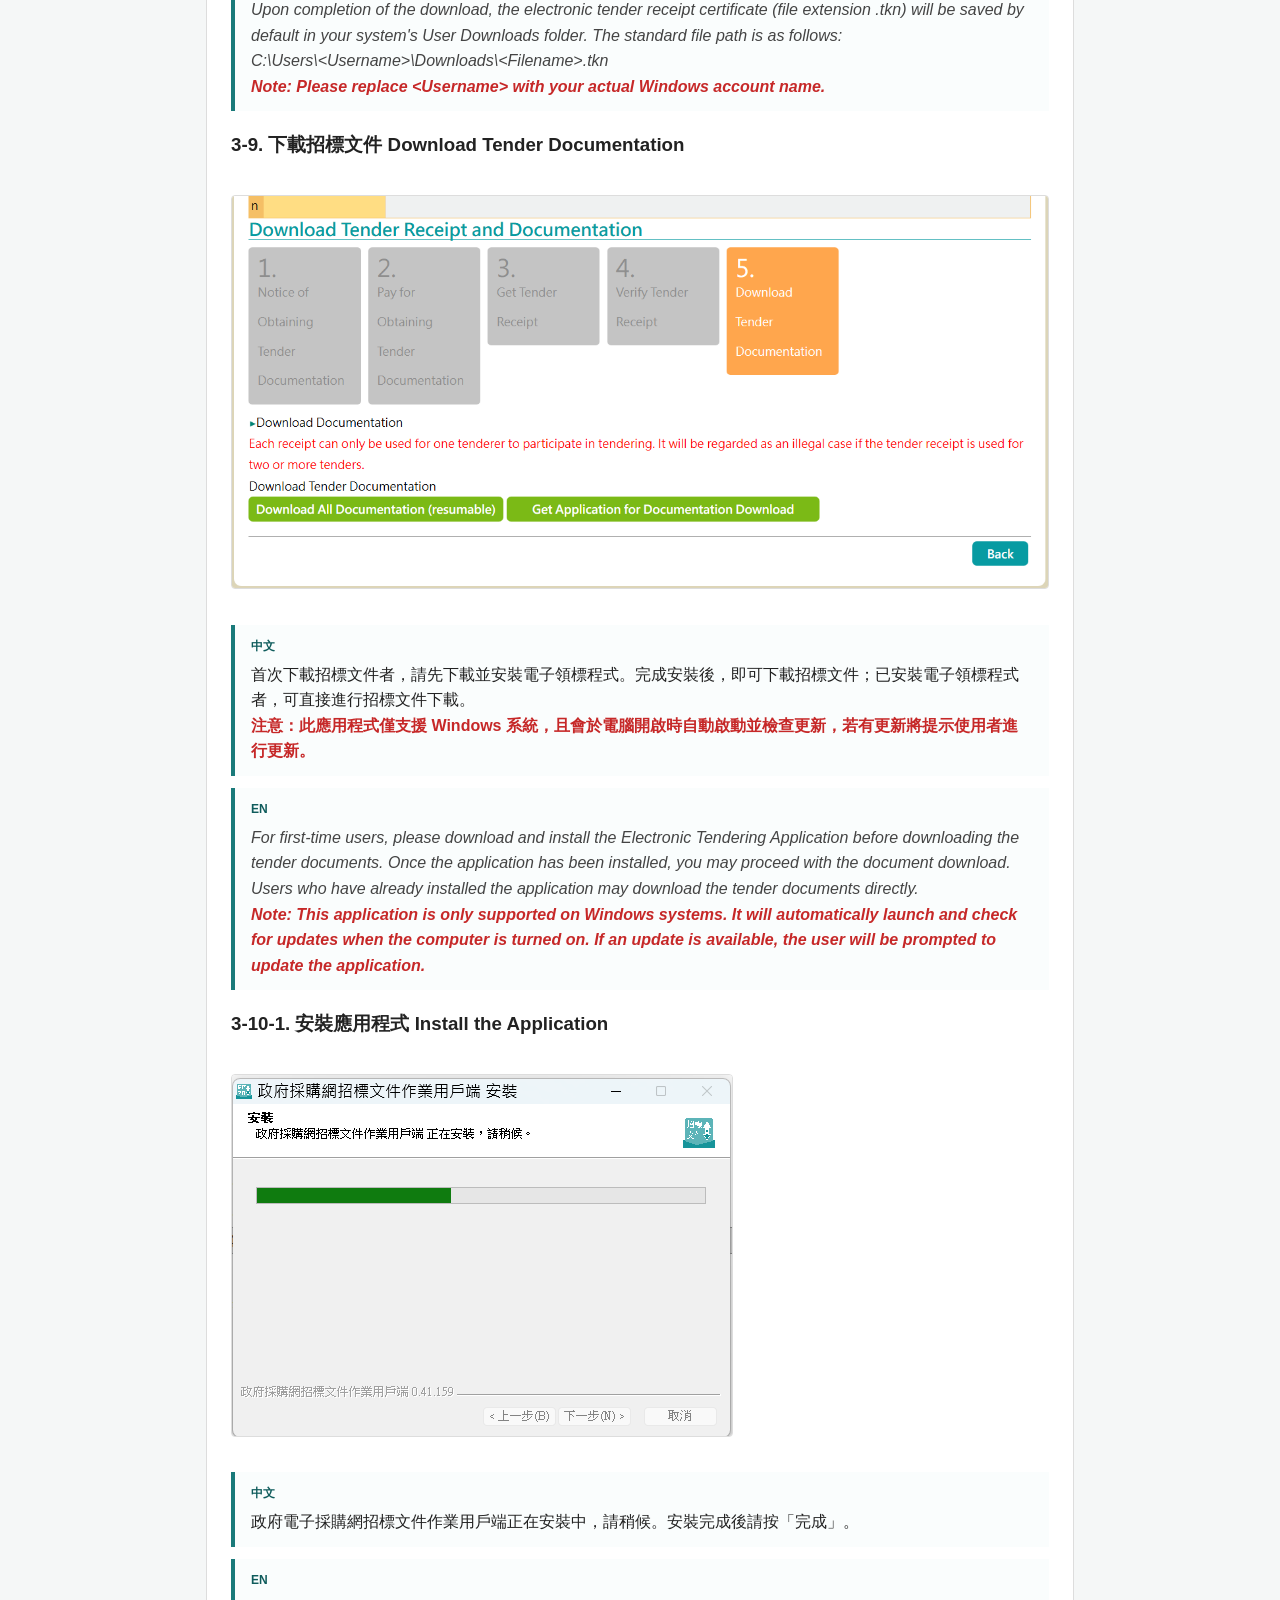
==== commit 4f5d04f9: "Update procurement guide page" ====
--- a/index.html
+++ b/index.html
@@ -76,7 +76,7 @@
       <span class="lang-tag">中文</span>請點選信件內之連結，並變更密碼。<br /><strong class="emphasis-red">注意：信件內連結具時效性，若逾時未啟用，則需要改用忘記密碼功能進行變更密碼。</strong>
     </div>
     <div class="desc-block en">
-      <span class="lang-tag">EN</span>Click the link in the email and change your password. <strong class="emphasis-red">The link is valid for a limited time. If it expires before activation, use the Forgot Password function to change your password.</strong>
+      <span class="lang-tag">EN</span>Click the link in the email and change your password.<br /><strong class="emphasis-red">Note: The link is valid for a limited time. If it expires before activation, use the Forgot Password function to change your password.</strong>
     </div>
 
     <h3>2-4. 變更密碼 Change Password</h3>
@@ -284,10 +284,10 @@
     <h3>3-20. 領標憑據資訊 Tender Receipt Information</h3>
     <img src="images/3-20.Tender_Info.png" alt="政府電子採購網領標憑據資訊畫面 Tender receipt information" />
     <div class="desc-block zh">
-      <span class="lang-tag">中文</span>領標憑據資訊。
-    </div>
-    <div class="desc-block en">
-      <span class="lang-tag">EN</span>Tender Receipt Information
+      <span class="lang-tag">中文</span>此頁將顯示領標憑據資訊，若您有意願投標，招標機關可能會要求提供此畫面，以證明確實有進行領標作業。
+    </div>
+    <div class="desc-block en">
+      <span class="lang-tag">EN</span>This page displays the tender receipt information. If you intend to bid, the tendering authority may request this screen to verify that the tender receipt process has been completed.
     </div>
   </section>
 </main>
